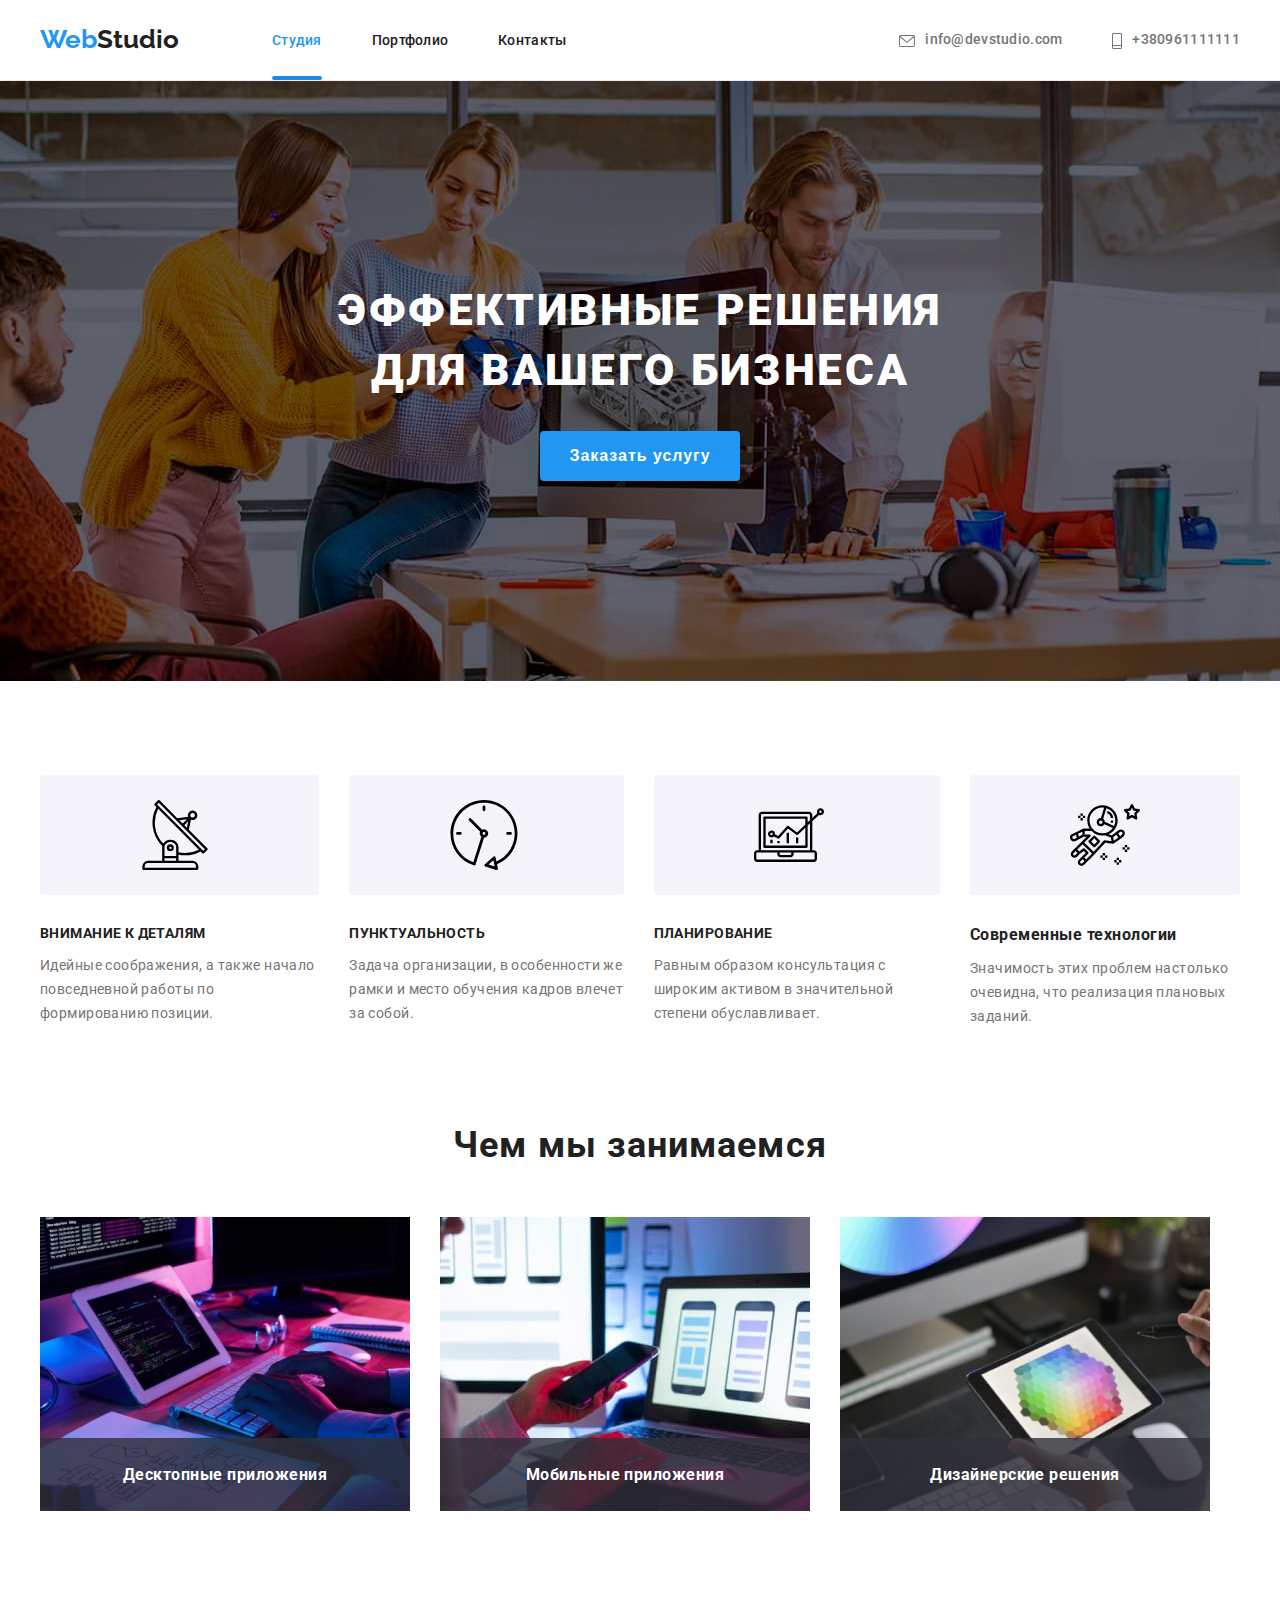
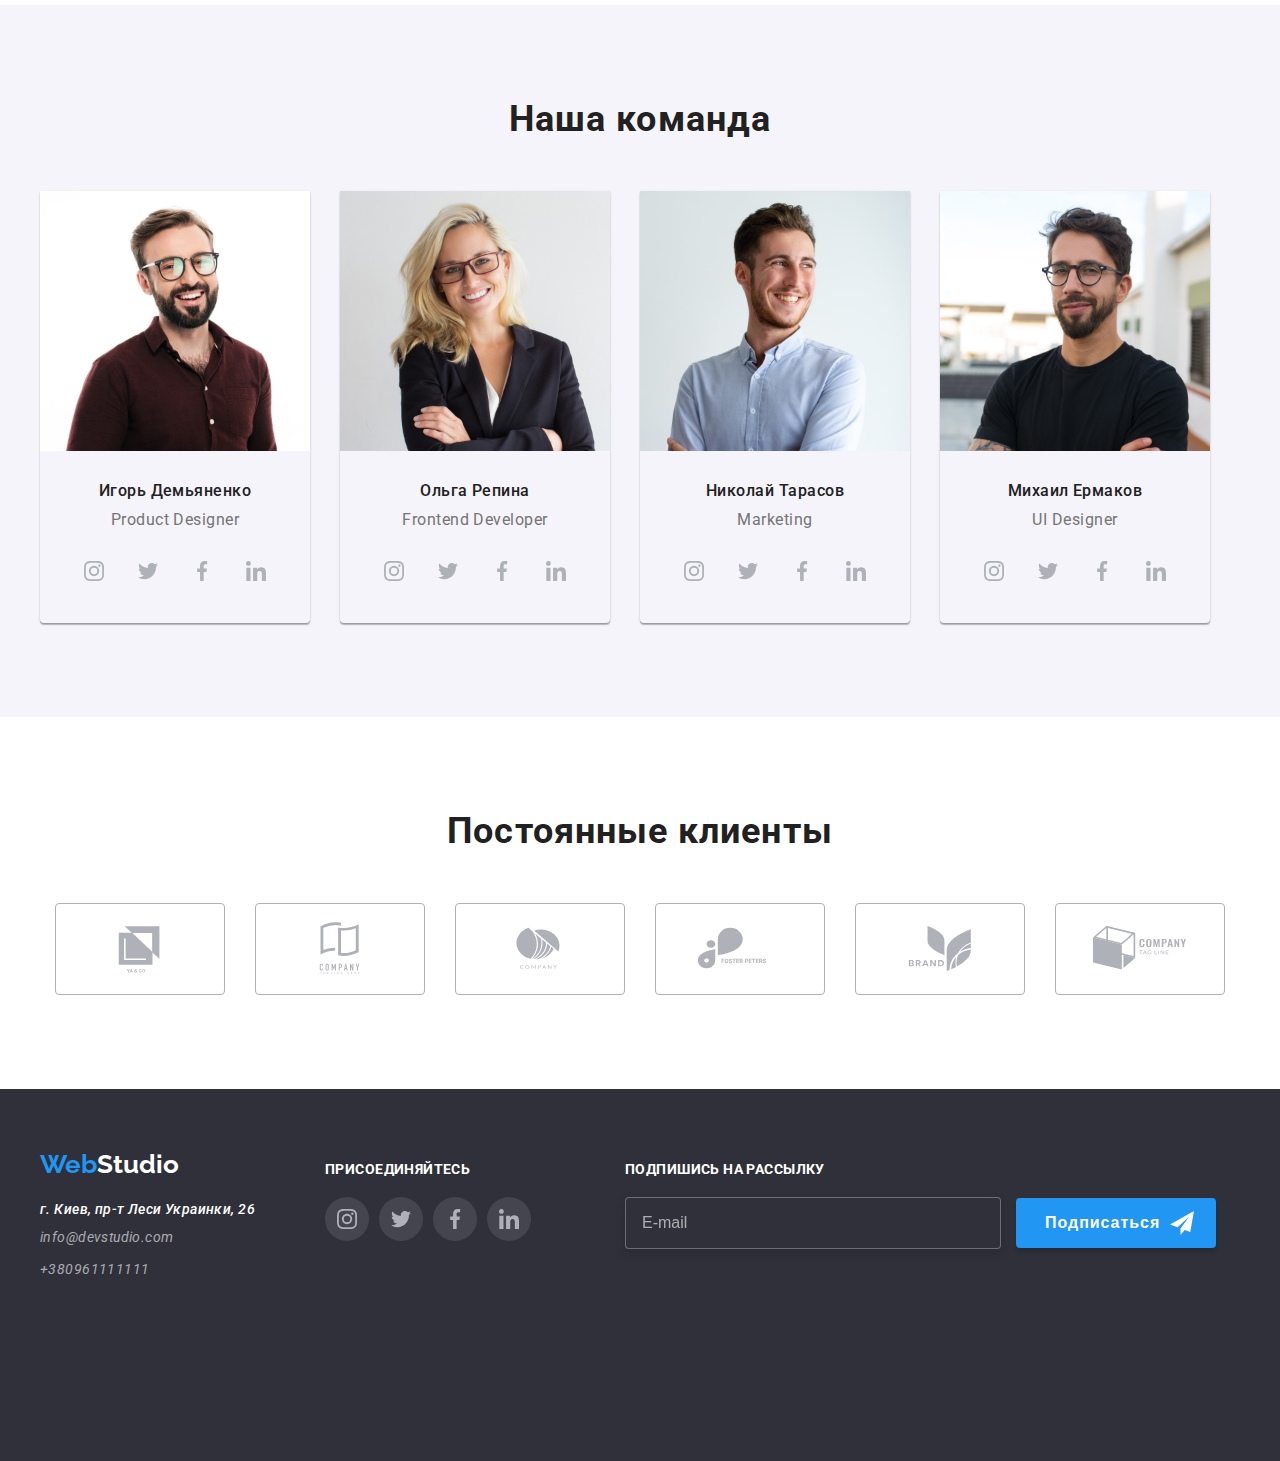
==== index.html @ eb29e02c "22" ====
<!DOCTYPE html>
<html lang="ru">

<head>
    <meta charset="UTF-8" />
    <meta http-equiv="X-UA-Compatible" content="IE=edge" />
    <meta name="viewport" content="width=device-width, initial-scale=1.0" />
    <link rel="preconnect" href="https://fonts.googleapis.com" />
    <link rel="preconnect" href="https://fonts.gstatic.com" crossorigin />
    <link
        href="https://fonts.googleapis.com/css2?family=Raleway:wght@700&family=Roboto:wght@400;500;700;900&display=swap"
        rel="stylesheet" />
    <link rel="stylesheet" href="https://cdnjs.cloudflare.com/ajax/libs/modern-normalize/1.1.0/modern-normalize.min.css"
        integrity="sha512-wpPYUAdjBVSE4KJnH1VR1HeZfpl1ub8YT/NKx4PuQ5NmX2tKuGu6U/JRp5y+Y8XG2tV+wKQpNHVUX03MfMFn9Q=="
        crossorigin="anonymous" referrerpolicy="no-referrer" />
    <link rel="stylesheet" href="css/main.min.css" />
    <title>goit-markup-hw-06</title>
</head>

<body>
    <!-- This is HEADER part -->
    <header>
        <div class="header container">
            <a href="index.html" class="logo header__logo"><span class="logo__web">Web</span>Studio</a>
            <nav>
                <ul class="nav">
                    <li class="nav__btn nav__btn--active"><a class="nav__link" href="index.html">Студия</a>
                    </li>
                    <li class="nav__btn"><a class="nav__link" href="portfolio.html">Портфолио</a></li>
                    <li class="nav__btn"><a class="nav__link" href="#">Контакты</a></li>
                </ul>
            </nav>
            <ul class="contact">
                <li class="contact__item">
                    <a href="mailto:info@devstudio.com" class="contact__link">
                        <svg class="contact__icon" width="16px" height="12px">
                            <use href="images/icons.svg#icon-envelope"></use>
                        </svg>info@devstudio.com</a>
                </li>
                <li>
                    <a href="tel:+380961111111" class="contact__link"><svg class="contact__icon" width="10px"
                            height="16px">
                            <use href="images/icons.svg#icon-Vector"></use>
                        </svg>+380961111111</a>
                </li>
            </ul>
        </div>
    </header>
    <!-- This is MAIN part -->
    <main>
        <!-- This is SECTION ONE part with HERO -->
        <section class="section-one">
            <div class="section-one__container">
                <h1>
                    Эффективные решения<br />
                    для вашего бизнеса
                </h1>
                <button type="button" class="button-hero" data-modal-open>Заказать услугу</button>
            </div>
        </section>
        <!-- This is SECTION TWO part with icons -->
        <section class="section-two">
            <h2 class="hide">Особенности</h2>
            <ul class="section-two__list container">
                <li class="section-two__item">
                    <div class="section-two__container">
                        <svg width="70px" height="70px">
                            <use href="images/icons.svg#icon-antenna-1"></use>
                        </svg>
                    </div>
                    <h3 class="section-two__title">Внимание к деталям</h3>
                    <p class="section-two__text">
                        Идейные соображения, а также начало повседневной работы по
                        формированию позиции.
                    </p>
                </li>
                <li class="section-two__item">
                    <div class="section-two__container">
                        <svg width="70px" height="70px">
                            <use href="images/icons.svg#icon-clock-1"></use>
                        </svg>
                    </div>
                    <h3 class="section-two__title">Пунктуальность</h3>
                    <p class="section-two__text">
                        Задача организации, в особенности же рамки и место обучения кадров
                        влечет за собой.
                    </p>
                </li>
                <li class="section-two__item">
                    <div class="section-two__container">
                        <svg width="70px" height="70px">
                            <use href="images/icons.svg#icon-diagram-1"></use>
                        </svg>
                    </div>
                    <h3 class="section-two__title">Планирование</h3>
                    <p class="section-two__text">
                        Равным образом консультация с широким активом в значительной
                        степени обуславливает.
                    </p>
                </li>
                <li class="section-two__item">
                    <div class="section-two__container">
                        <svg width="70px" height="70px">
                            <use href="images/icons.svg#icon-astronaut-1"></use>
                        </svg>
                    </div>
                    <h3>Современные технологии</h3>
                    <p class="section-two__text">
                        Значимость этих проблем настолько очевидна, что реализация
                        плановых заданий.
                    </p>
                </li>
            </ul>
        </section>
        <section class="section-two">
            <!-- This is section two part with images -->
            <h2 class="section-two__heading">Чем мы занимаемся</h2>
            <ul class="section-two__images container">
                <li class="section-two__img">
                    <img src=" images/img1.jpg" alt="keyboard typing" width="370" height="294" />
                    <h3 class="section-two__overlay">Десктопные приложения</h3>
                </li>
                <li class="section-two__img">
                    <img src=" images/img2.jpg" alt="phone staring" width="370" height="294" />
                    <h3 class="section-two__overlay">Мобильные приложения</h3>
                </li>
                <li class="section-two__img">
                    <img src=" images/img3.jpg" alt="tablet staring" width="370" height="294" />
                    <h3 class="section-two__overlay">Дизайнерские решения</h3>
                </li>
            </ul>
        </section>

        <!-- This is SECTION THREE part with team -->
        <section class="section-three">
            <h2 class="section-three__heading">Наша команда</h2>
            <ul class="section-three__container container">
                <li class="section-three__item">
                    <img class="section-three__img" src="images/team1.jpg" alt="Игорь Демьяненко" width="270"
                        height="260" />
                    <h3 class="section-three__title">Игорь Демьяненко</h3>
                    <p class="section-three__text" lang="en">Product Designer</p>
                    <div class="social-icons">
                        <div class="social-icons__thumb">
                            <svg class="social-icons__img" width="20px" height="20px">
                                <use href="images/icons.svg#icon-instagram-1"></use>
                            </svg>
                        </div>
                        <div class="social-icons__thumb">
                            <svg class="social-icons__img" width="20px" height="20px">
                                <use href="images/icons.svg#icon-twitter-1"></use>
                            </svg>
                        </div>
                        <div class="social-icons__thumb">
                            <svg class="social-icons__img" width="20px" height="20px">
                                <use href="images/icons.svg#icon-facebook-1"></use>
                            </svg>
                        </div>
                        <div class="social-icons__thumb">
                            <svg class="social-icons__img" width="20px" height="20px">
                                <use href="images/icons.svg#icon-linkedin-1"></use>
                            </svg>
                        </div>
                    </div>
                </li>
                <li class="section-three__item">
                    <img class="section-three__img" src="images/team2.jpg" alt="Ольга Репина" width="270"
                        height="260" />
                    <h3 class="section-three__title">Ольга Репина</h3>
                    <p class="section-three__text" lang="en">Frontend Developer</p>
                    <div class="social-icons">
                        <div class="social-icons__thumb">
                            <svg class="social-icons__img" width="20px" height="20px">
                                <use href="images/icons.svg#icon-instagram-1"></use>
                            </svg>
                        </div>
                        <div class="social-icons__thumb">
                            <svg class="social-icons__img" width="20px" height="20px">
                                <use href="images/icons.svg#icon-twitter-1"></use>
                            </svg>
                        </div>
                        <div class="social-icons__thumb">
                            <svg class="social-icons__img" width="20px" height="20px">
                                <use href="images/icons.svg#icon-facebook-1"></use>
                            </svg>
                        </div>
                        <div class="social-icons__thumb">
                            <svg class="social-icons__img" width="20px" height="20px">
                                <use href="images/icons.svg#icon-linkedin-1"></use>
                            </svg>
                        </div>
                    </div>
                </li>
                <li class="section-three__item">
                    <img class="section-three__img" src="images/team3.jpg" alt="Николай Тарасов" width="270"
                        height="260" />
                    <h3 class="section-three__title">Николай Тарасов</h3>
                    <p class="section-three__text" lang="en">Marketing</p>
                    <div class="social-icons">
                        <div class="social-icons__thumb">
                            <svg class="social-icons__img" width="20px" height="20px">
                                <use href="images/icons.svg#icon-instagram-1"></use>
                            </svg>
                        </div>
                        <div class="social-icons__thumb">
                            <svg class="social-icons__img" width="20px" height="20px">
                                <use href="images/icons.svg#icon-twitter-1"></use>
                            </svg>
                        </div>
                        <div class="social-icons__thumb">
                            <svg class="social-icons__img" width="20px" height="20px">
                                <use href="images/icons.svg#icon-facebook-1"></use>
                            </svg>
                        </div>
                        <div class="social-icons__thumb">
                            <svg class="social-icons__img" width="20px" height="20px">
                                <use href="images/icons.svg#icon-linkedin-1"></use>
                            </svg>
                        </div>
                    </div>
                </li>
                <li class="section-three__item">
                    <img class="section-three__img" src="images/team4.jpg" alt="Михаил Ермаков" width="270"
                        height="260" />
                    <h3 class="section-three__title">Михаил Ермаков</h3>
                    <p class="section-three__text" lang="en">UI Designer</p>
                    <div class="social-icons">
                        <div class="social-icons__thumb">
                            <svg class="social-icons__img" width="20px" height="20px">
                                <use href="images/icons.svg#icon-instagram-1"></use>
                            </svg>
                        </div>
                        <div class="social-icons__thumb">
                            <svg class="social-icons__img" width="20px" height="20px">
                                <use href="images/icons.svg#icon-twitter-1"></use>
                            </svg>
                        </div>
                        <div class="social-icons__thumb">
                            <svg class="social-icons__img" width="20px" height="20px">
                                <use href="images/icons.svg#icon-facebook-1"></use>
                            </svg>
                        </div>
                        <div class="social-icons__thumb">
                            <svg class="social-icons__img" width="20px" height="20px">
                                <use href="images/icons.svg#icon-linkedin-1"></use>
                            </svg>
                        </div>
                    </div>
                </li>
            </ul>
        </section>
        <!-- This is SECTION FOUR part with clients -->
        <section class="section-four">
            <div>
                <h2 class="section-four__header">Постоянные клиенты</h2>
                <div class="section-four__clients">
                    <div class="section-four__item">
                        <svg width="106px" height="60px">
                            <use href="images/icons.svg#icon-Logo1"></use>
                        </svg>
                    </div>
                    <div class="section-four__item">
                        <svg width="106px" height="60px">
                            <use href="images/icons.svg#icon-Logo2"></use>
                        </svg>
                    </div>
                    <div class="section-four__item">
                        <svg width="106px" height="60px">
                            <use href="images/icons.svg#icon-Logo3"></use>
                        </svg>
                    </div>
                    <div class="section-four__item">
                        <svg width="106px" height="60px">
                            <use href="images/icons.svg#icon-Logo4"></use>
                        </svg>
                    </div>
                    <div class="section-four__item">
                        <svg width="106px" height="60px">
                            <use href="images/icons.svg#icon-Logo5"></use>
                        </svg>
                    </div>
                    <div class="section-four__item">
                        <svg width="106px" height="60px">
                            <use href="images/icons.svg#icon-Logo6"></use>
                        </svg>
                    </div>
                </div>
            </div>
        </section>
    </main>
    <!-- This is FOOTER part -->
    <footer class="footer">
        <div class="container footer__sections">
            <section>
                <a href="index.html" class="logo footer__logo"><span class="logo__web">Web</span>Studio</a>
                <address>
                    <ul>
                        <li class="footer__li">
                            <a class="footer__street" href="http://maps.google.com" target="_blank"
                                rel="noopener noreferrer">г. Киев,
                                пр-т Леси Украинки, 26</a>
                        </li>
                        <li class="footer__li">
                            <a class="footer__contact" href="mailto:info@devstudio.com">info@devstudio.com</a>
                        </li>
                        <li>
                            <a class="footer__contact" href="tel:+380961111111">+380961111111</a>
                        </li>
                    </ul>
                </address>
            </section>
            <section class="footer__social">
                <h2 class="footer__title">присоединяйтесь</h2>
                <div class="social-icons">
                    <div class="social-icons__thumb footer__icon">
                        <svg class="social-icons__img" width="20px" height="20px">
                            <use href="images/icons.svg#icon-instagram-1"></use>
                        </svg>
                    </div>
                    <div class="social-icons__thumb footer__icon">
                        <svg class="social-icons__img" width="20px" height="20px">
                            <use href="images/icons.svg#icon-twitter-1"></use>
                        </svg>
                    </div>
                    <div class="social-icons__thumb footer__icon">
                        <svg class="social-icons__img" width="20px" height="20px">
                            <use href="images/icons.svg#icon-facebook-1"></use>
                        </svg>
                    </div>
                    <div class="social-icons__thumb footer__icon">
                        <svg class="social-icons__img" width="20px" height="20px">
                            <use href="images/icons.svg#icon-linkedin-1"></use>
                        </svg>
                    </div>
                </div>
            </section>
            <section class="footer-subscribe">
                <h2 class="footer__title">подпишись на рассылку</h2>
                <div class="footer-subscribe__thumb">
                    <form>
                        <input type="mail" placeholder="E-mail" class="footer-subscribe__input">
                        <button type="submit" class="footer-subscribe__submit">Подписаться
                            <svg width="24px" height="24px">
                                <use href="images/icons.svg#icon-icon-send"></use>
                            </svg>
                        </button>
                    </form>
                </div>
            </section>
        </div>
    </footer>
    <!-- BACKDROP IS HERE -->
    <div class="backdrop is-hidden" data-modal>
        <div class="modal">
            <button type="button" class="modal__close" data-modal-close>
                <svg width="18" height="18" xmlns="http://www.w3.org/2000/svg">
                    <use href="images/icons.svg#icon-close-black-18dp-2-1"></use>
                </svg>
            </button>
            <!-- MODAL WINDOW IS HERE -->
            <section class="modal__form">
                <h2 class="modal__header">Оставьте свои данные, мы вам перезвоним</h2>

                <label class="form">
                    <span class="form__name">Имя</span>
                    <input class="form__input" type="text" name="data">

                    <svg class="form__image" width="18" height="18" xmlns="http://www.w3.org/2000/svg">
                        <use href="images/icons.svg#icon-person-black-18dp-1"></use>
                    </svg>

                </label>

                <label class="form">
                    <span class="form__name">Телефон</span>
                    <input class="form__input" type="tel" name="data">
                    <svg class="form__image" width="18" height="18" xmlns="http://www.w3.org/2000/svg">
                        <use href="images/icons.svg#icon-phone-black-18dp-1"></use>
                    </svg>


                </label>

                <label class="form">
                    <span class="form__name">Почта</span>
                    <input class="form__input" type="email" name="data">
                    <svg class="form__image" width="18" height="18" xmlns="http://www.w3.org/2000/svg">
                        <use href="images/icons.svg#icon-email-black-18dp-1"></use>
                    </svg>

                </label>

                <label class="form">
                    <span class="form__name">Комментарий</span>
                    <textarea name="data" cols="60" rows="6.5" placeholder="Введите текст"
                        class="form__input form__input--textarea"></textarea>

                </label>

                <label class="checkbox">
                    <input class="checkbox__input hide" type="checkbox" name="data">
                    <span class="checkbox__icon"></span>
                    <span class="checkbox__span">Соглашаюсь с рассылкой и принимаю <a class="checkbox__link" href="#">
                            Условия
                            договора</a></span>
                </label>
                <button class="form-submit" type="submit">Отправить</button>
            </section>
        </div>
    </div>
    <script src="./js/modal.js"></script>
</body>

</html>
---- css/main.min.css ----
html{box-sizing:border-box}*,::after,::before{margin:0;padding:0}body{font-family:"Roboto",sans-serif;color:#212121;font-size:14px;position:relative}a{font-family:"Roboto",sans-serif;text-decoration:none;color:inherit;font-weight:500;line-height:1.143}img,svg{display:block}ul{list-style:none}h1{font-weight:900;font-size:44px;line-height:1.36;letter-spacing:.06em}h2,h3,h4,h5,p,li{letter-spacing:.03em}.hide{position:absolute;width:1px;height:1px;margin:-1px;border:0;padding:0;clip:rect(0 0 0 0);overflow:hidden}.container{width:1200px;padding-left:15px;padding-right:15px;margin-left:auto;margin-right:auto}.is-hidden{pointer-events:none;opacity:0}.section-four__header,.section-three__heading,.section-two__heading{text-align:center;font-size:36px;font-weight:700;line-height:1.166;margin-bottom:50px}.form-submit,.footer-subscribe__submit,.button-hero{display:block;width:200px;height:50px;margin-left:auto;margin-right:auto;padding-top:10px;padding-bottom:10px;text-align:center;font-size:16px;font-weight:700;line-height:1.88;letter-spacing:.06em;color:#fff;box-shadow:0px 4px 4px rgba(0,0,0,.15);border-radius:4px;border:none;cursor:pointer}.form__input,.form__name{color:#757575;font-size:12px;line-height:1.16;letter-spacing:.01em}header{border-bottom:1px solid #ececec}.header{display:flex;align-items:center;background-color:#fff}.header__logo{margin-right:93px}.nav{display:flex;font-weight:500}.nav__btn{position:relative}.nav__btn:after{content:"";position:absolute;bottom:0;left:0;height:4px;width:0;background-color:#188ce8;border-radius:4px}.nav__btn--active{color:#2196f3}.nav__btn--active::after{width:100%}.nav__btn:not(:last-child){margin-right:50px}.nav__link{display:block;padding-top:32px;padding-bottom:32px;letter-spacing:.02em}.nav__link:hover,.nav__link:focus{color:#2196f3}.contact{display:flex;margin-left:auto}.contact__link{color:#757575;letter-spacing:.02em;padding-top:32px;padding-bottom:32px}.contact__link:hover,.contact__link:focus{color:#2196f3}.contact__icon{vertical-align:middle;fill:currentColor;display:inline;margin-right:10px}.contact__link:focus .contact__icon,.contact__link:hover .contact__icon{fill:#2196f3}.contact__item:not(:last-child){margin-right:50px}.logo{font-family:"Raleway",sans-serif;font-size:26px;font-weight:700;line-height:1.2}.logo__web{color:#2196f3}.section-one{background-color:#2f303a;background-image:linear-gradient(90deg, rgba(0, 0, 0, 0.3) 0%, rgba(0, 0, 0, 0.3) 50%, rgba(0, 0, 0, 0.3) 100%),url("../images/hero.jpeg");background-size:cover;background-repeat:no-repeat;background-position:center;max-width:1600px;padding-top:200px;padding-bottom:200px}.section-one__container{color:#fff;text-align:center;font-weight:900;font-size:44px;line-height:1.36;letter-spacing:.06em;text-transform:uppercase}.button-hero{margin-top:30px;background-color:#2196f3}.button-hero:hover{background-color:#188ce8}.section-two{padding-top:94px}.section-two+.section-two{padding-bottom:94px}.section-two__list{display:flex;flex-basis:calc(100% - 90px)/4;justify-content:center}.section-two__container{padding:25px 100px;background-color:#f5f4fa;margin-bottom:30px;border-radius:4px}.section-two__item:not(:last-child){margin-right:30px}.section-two__title{text-transform:uppercase;font-weight:700;font-size:14px;line-height:1.172}.section-two__text{line-height:1.71;color:#757575;padding-top:3px;padding-bottom:3px;margin-top:10px}.section-two__images{display:flex}.section-two__img{position:relative}.section-two__img:not(:last-child){margin-right:30px}.section-two__overlay{position:absolute;bottom:0;left:0;width:100%;text-align:center;padding-top:27px;padding-bottom:27px;color:#fff;background-color:rgba(47,48,58,.8)}.section-three{background-color:#f5f4fa;padding-bottom:94px;padding-top:94px}.section-three__container{display:flex;flex-basis:calc((100% - 90px)/4);margin-top:50px}.section-three__item{text-align:center;font-size:16px;padding-bottom:30px;line-height:1.187;box-shadow:0px 1px 3px rgba(0,0,0,.12),0px 1px 1px rgba(0,0,0,.14),0px 2px 1px rgba(0,0,0,.2);border-radius:0px 0px 4px 4px}.section-three__item:not(:last-child){margin-right:30px}.section-three__img{display:block}.section-three__title{margin-top:30px;font-size:inherit;font-weight:500}.section-three__text{margin-top:10px;font-weight:400;color:#757575}.social-icons{display:flex;justify-content:center;margin-top:20px}.social-icons__thumb{display:flex;align-items:center;justify-content:center;width:44px;height:44px;cursor:pointer}.social-icons__thumb:not(:last-child){margin-right:10px}.social-icons__thumb:hover{background-color:#2196f3;border-radius:50%}.social-icons__img{fill:#afb1b8}.social-icons__thumb:hover .social-icons__img{fill:#fff}.section-four{padding-top:94px;padding-bottom:94px}.section-four__clients{display:flex;justify-content:center}.section-four__item{padding:15px 31px;border:1px solid #afb1b8;border-radius:4px;fill:#afb1b8}.section-four__item:not(:last-child){margin-right:30px}.section-four__item:hover{border:1px solid #2196f3;fill:#2196f3}.footer{height:252px;background-color:#2f303a;padding-top:60px;padding-bottom:60px}.footer__sections{display:flex}.footer__logo{display:block;margin-bottom:20px;color:#fff}.footer__contact{color:rgba(255,255,255,.6);line-height:1.71;font-weight:400}.footer__contact:hover,.footer__contact:focus{color:#2196f3;fill:#2196f3}.footer__street{color:#fff}.footer__li:not(:last-child){margin-bottom:9px}.footer__social{margin-left:70px;margin-top:12px}.footer__title{color:#fff;font-weight:700;font-size:14px;line-height:1.142;text-transform:uppercase}.footer__icon{background:rgba(255,255,255,.1);border-radius:50%}.footer-subscribe{margin-left:94px;margin-top:12px}.footer-subscribe__thumb{display:flex;margin-top:20px}.footer-subscribe__input{border:1px solid rgba(255,255,255,.3);filter:drop-shadow(0px 4px 4px rgba(0, 0, 0, 0.15));border-radius:4px;background-color:#2f303a;padding-top:15px;padding-bottom:15px;padding-left:16px;width:358px;font-size:16px;line-height:1.25}.footer-subscribe__input::placeholder{color:rgba(255,255,255,.6)}.footer-subscribe__submit{display:inline-flex;align-items:center;gap:10px;padding-left:29px;margin-left:12px;fill:#fff;background-color:#2196f3}.footer-subscribe__submit:hover{background-color:#188ce8}.backdrop{position:absolute;top:0;left:0;width:100%;height:100%;background-color:rgba(0,0,0,.2)}.modal{position:sticky;width:528px;height:581px;top:50vh;left:50%;transform:translate(-50%, -50%);padding:40px;background-color:#fff;box-shadow:0px 1px 3px rgba(0,0,0,.12),0px 1px 1px rgba(0,0,0,.14),0px 2px 1px rgba(0,0,0,.2);border-radius:4px}.modal__close{position:absolute;display:flex;top:8px;right:8px;width:30px;height:30px;justify-content:center;align-items:center;border:1px solid rgba(0,0,0,.1);border-radius:50%;background-color:#fff;fill:#212121}.modal__close:hover,.modal__close:focus{fill:#2196f3}.modal__header{font-size:20px;line-height:1.15;margin-bottom:30px}.form{display:flex;position:relative;flex-direction:column}.form+.form{margin-top:28px}.form__name{position:absolute;top:-18px;left:0}.form__image{position:absolute;top:50%;transform:translateY(-50%);left:12px;fill:currentColor}.form__input:focus+.form__image{fill:#2196f3}.form:hover .form__image{fill:#2196f3}.form__input{padding-left:40px;width:100%;color:#212121;font-size:12px;line-height:1.16;letter-spacing:.01em;padding-top:12px;padding-bottom:12px;border:1px solid rgba(33,33,33,.2);border-radius:4px}.form__input:hover,.form__input:focus{border:1px solid #2196f3}.form__input--textarea{padding-left:16px;padding-right:16px;resize:none;height:120px}.checkbox{display:flex;margin-top:20px;align-items:center;justify-content:center}.checkbox__span{line-height:1.71;color:#757575}.checkbox__link{color:#2196f3;text-decoration:underline}.checkbox__icon{display:inline-block;width:16px;height:15px;border:1px solid #212121;border-radius:2px;margin-right:7px}.checkbox__input:checked+.checkbox__icon{background-color:#2196f3;background-image:url(../images/Vector.svg);background-position:center;background-origin:border-box;background-repeat:no-repeat;border:rgba(0,0,0,0)}.form-submit{margin-top:30px;background-color:#2196f3}.form-submit:hover,.form-submit:focus{background-color:#188ce8}/*# sourceMappingURL=main.min.css.map */
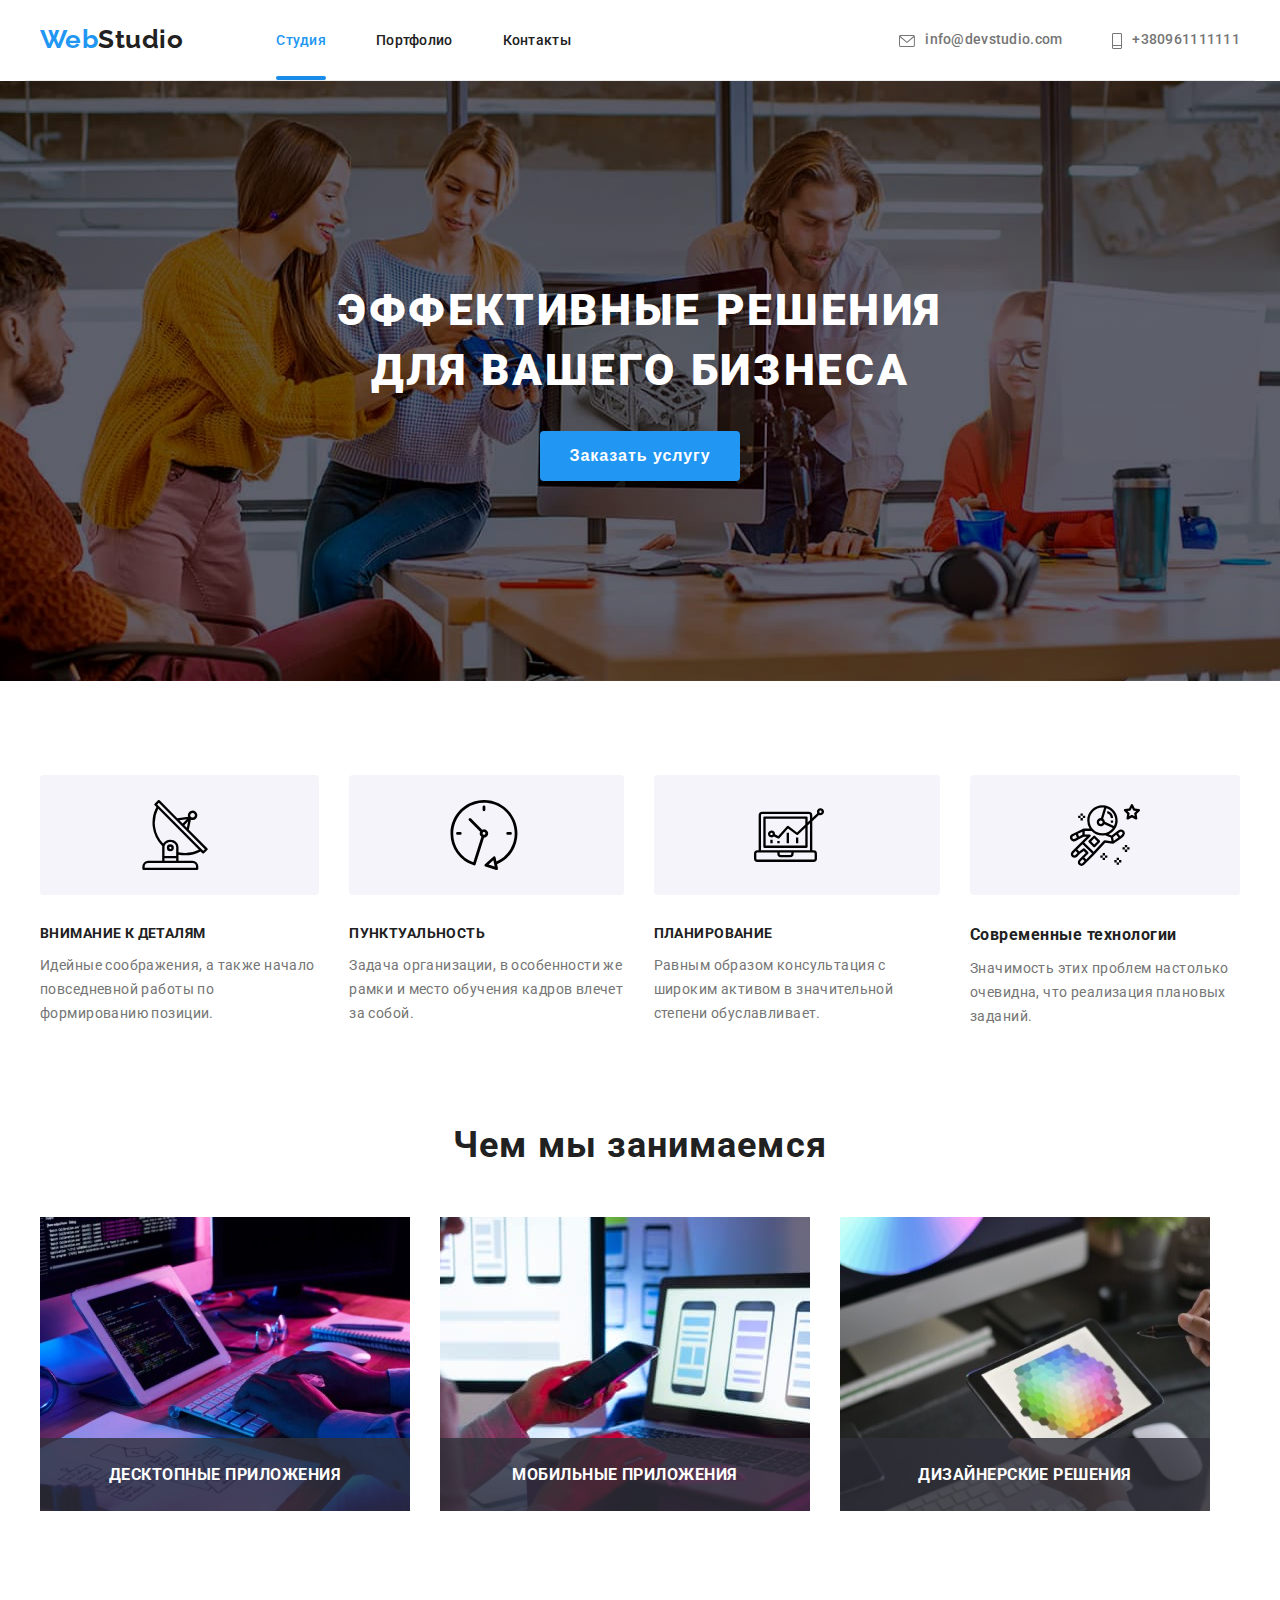
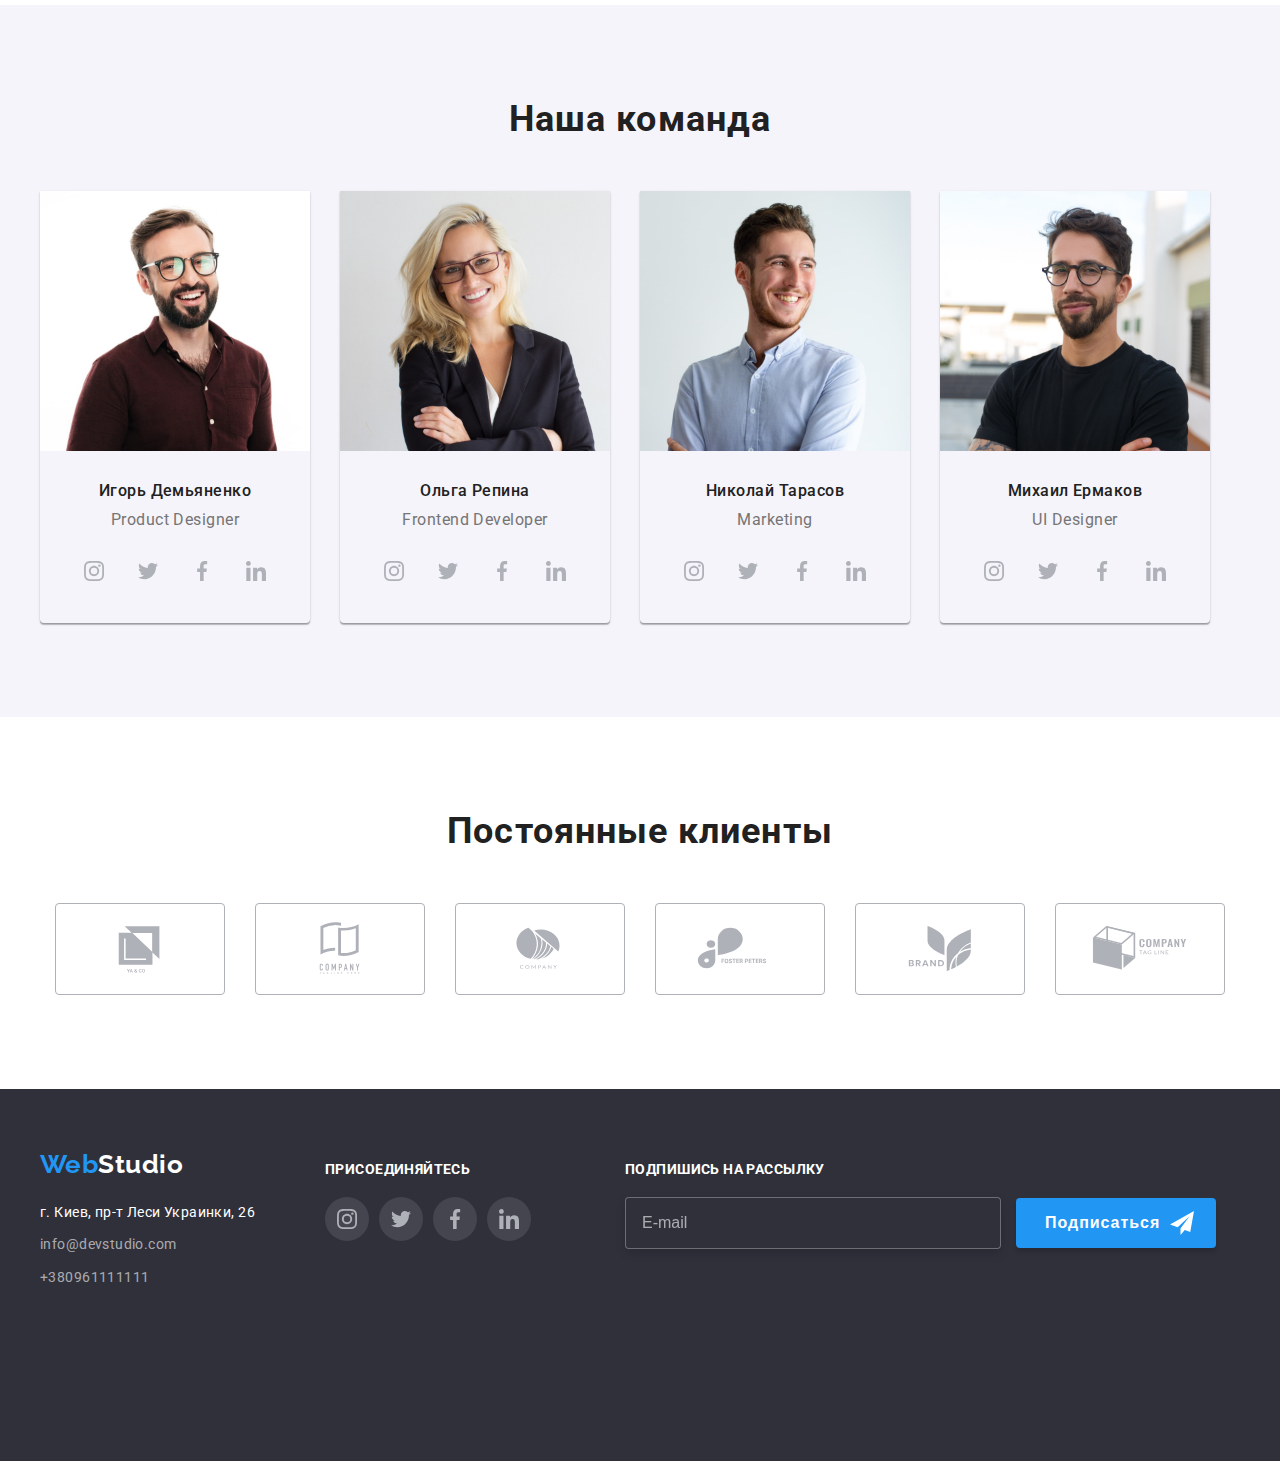
==== commit 09681a74: "11" ====
--- a/index.html
+++ b/index.html
@@ -19,39 +19,36 @@
 
 <body>
     <!-- This is HEADER part -->
-    <header>
-        <div class="header container">
-            <a href="index.html" class="logo header__logo"><span class="logo__web">Web</span>Studio</a>
-            <nav>
-                <ul class="nav">
-                    <li class="nav__btn nav__btn--active"><a class="nav__link" href="index.html">Студия</a>
-                    </li>
-                    <li class="nav__btn"><a class="nav__link" href="portfolio.html">Портфолио</a></li>
-                    <li class="nav__btn"><a class="nav__link" href="#">Контакты</a></li>
-                </ul>
-            </nav>
-            <ul class="contact">
-                <li class="contact__item">
-                    <a href="mailto:info@devstudio.com" class="contact__link">
-                        <svg class="contact__icon" width="16px" height="12px">
-                            <use href="images/icons.svg#icon-envelope"></use>
-                        </svg>info@devstudio.com</a>
-                </li>
-                <li>
-                    <a href="tel:+380961111111" class="contact__link"><svg class="contact__icon" width="10px"
-                            height="16px">
-                            <use href="images/icons.svg#icon-Vector"></use>
-                        </svg>+380961111111</a>
-                </li>
+    <header class="header container">
+        <a href="index.html" class="logo header__logo"><span class="logo__web">Web</span>Studio</a>
+        <nav>
+            <ul class="nav">
+                <li class="nav__btn nav__btn--active"><a class="nav__link" href="index.html">Студия</a>
+                </li>
+                <li class="nav__btn"><a class="nav__link" href="portfolio.html">Портфолио</a></li>
+                <li class="nav__btn"><a class="nav__link" href="#">Контакты</a></li>
             </ul>
-        </div>
+        </nav>
+        <ul class="contact">
+            <li class="contact__item">
+                <a href="mailto:info@devstudio.com" class="contact__link">
+                    <svg class="contact__icon" width="16px" height="12px">
+                        <use href="images/icons.svg#icon-envelope"></use>
+                    </svg>info@devstudio.com</a>
+            </li>
+            <li>
+                <a href="tel:+380961111111" class="contact__link"><svg class="contact__icon" width="10px" height="16px">
+                        <use href="images/icons.svg#icon-Vector"></use>
+                    </svg>+380961111111</a>
+            </li>
+        </ul>
     </header>
     <!-- This is MAIN part -->
     <main>
         <!-- This is SECTION ONE part with HERO -->
         <section class="section-one">
             <div class="section-one__container">
-                <h1>
+                <h1 class="sectoin-one__header">
                     Эффективные решения<br />
                     для вашего бизнеса
                 </h1>
@@ -59,9 +56,9 @@
             </div>
         </section>
         <!-- This is SECTION TWO part with icons -->
-        <section class="section-two">
+        <section class="section-two container">
             <h2 class="hide">Особенности</h2>
-            <ul class="section-two__list container">
+            <ul class="section-two__list">
                 <li class="section-two__item">
                     <div class="section-two__container">
                         <svg width="70px" height="70px">
@@ -112,10 +109,10 @@
                 </li>
             </ul>
         </section>
-        <section class="section-two">
+        <section class="section-two container">
             <!-- This is section two part with images -->
             <h2 class="section-two__heading">Чем мы занимаемся</h2>
-            <ul class="section-two__images container">
+            <ul class="section-two__images">
                 <li class="section-two__img">
                     <img src=" images/img1.jpg" alt="keyboard typing" width="370" height="294" />
                     <h3 class="section-two__overlay">Десктопные приложения</h3>
@@ -250,41 +247,41 @@
             </ul>
         </section>
         <!-- This is SECTION FOUR part with clients -->
-        <section class="section-four">
+        <section class="section-four container">
             <div>
                 <h2 class="section-four__header">Постоянные клиенты</h2>
-                <div class="section-four__clients">
-                    <div class="section-four__item">
+                <ul class="section-four__clients">
+                    <li class="section-four__item">
                         <svg width="106px" height="60px">
                             <use href="images/icons.svg#icon-Logo1"></use>
                         </svg>
-                    </div>
-                    <div class="section-four__item">
+                    </li>
+                    <li class="section-four__item">
                         <svg width="106px" height="60px">
                             <use href="images/icons.svg#icon-Logo2"></use>
                         </svg>
-                    </div>
-                    <div class="section-four__item">
+                    </li>
+                    <li class="section-four__item">
                         <svg width="106px" height="60px">
                             <use href="images/icons.svg#icon-Logo3"></use>
                         </svg>
-                    </div>
-                    <div class="section-four__item">
+                    </li>
+                    <li class="section-four__item">
                         <svg width="106px" height="60px">
                             <use href="images/icons.svg#icon-Logo4"></use>
                         </svg>
-                    </div>
-                    <div class="section-four__item">
+                    </li>
+                    <li class="section-four__item">
                         <svg width="106px" height="60px">
                             <use href="images/icons.svg#icon-Logo5"></use>
                         </svg>
-                    </div>
-                    <div class="section-four__item">
+                    </li>
+                    <li class="section-four__item">
                         <svg width="106px" height="60px">
                             <use href="images/icons.svg#icon-Logo6"></use>
                         </svg>
-                    </div>
-                </div>
+                    </li>
+                </ul>
             </div>
         </section>
     </main>
@@ -303,7 +300,7 @@
                         <li class="footer__li">
                             <a class="footer__contact" href="mailto:info@devstudio.com">info@devstudio.com</a>
                         </li>
-                        <li>
+                        <li class="footer__li">
                             <a class="footer__contact" href="tel:+380961111111">+380961111111</a>
                         </li>
                     </ul>
--- a/css/main.min.css
+++ b/css/main.min.css
@@ -1 +1 @@
-html{box-sizing:border-box}*,::after,::before{margin:0;padding:0}body{font-family:"Roboto",sans-serif;color:#212121;font-size:14px;position:relative}a{font-family:"Roboto",sans-serif;text-decoration:none;color:inherit;font-weight:500;line-height:1.143}img,svg{display:block}ul{list-style:none}h1{font-weight:900;font-size:44px;line-height:1.36;letter-spacing:.06em}h2,h3,h4,h5,p,li{letter-spacing:.03em}.hide{position:absolute;width:1px;height:1px;margin:-1px;border:0;padding:0;clip:rect(0 0 0 0);overflow:hidden}.container{width:1200px;padding-left:15px;padding-right:15px;margin-left:auto;margin-right:auto}.is-hidden{pointer-events:none;opacity:0}.section-four__header,.section-three__heading,.section-two__heading{text-align:center;font-size:36px;font-weight:700;line-height:1.166;margin-bottom:50px}.form-submit,.footer-subscribe__submit,.button-hero{display:block;width:200px;height:50px;margin-left:auto;margin-right:auto;padding-top:10px;padding-bottom:10px;text-align:center;font-size:16px;font-weight:700;line-height:1.88;letter-spacing:.06em;color:#fff;box-shadow:0px 4px 4px rgba(0,0,0,.15);border-radius:4px;border:none;cursor:pointer}.form__input,.form__name{color:#757575;font-size:12px;line-height:1.16;letter-spacing:.01em}header{border-bottom:1px solid #ececec}.header{display:flex;align-items:center;background-color:#fff}.header__logo{margin-right:93px}.nav{display:flex;font-weight:500}.nav__btn{position:relative}.nav__btn:after{content:"";position:absolute;bottom:0;left:0;height:4px;width:0;background-color:#188ce8;border-radius:4px}.nav__btn--active{color:#2196f3}.nav__btn--active::after{width:100%}.nav__btn:not(:last-child){margin-right:50px}.nav__link{display:block;padding-top:32px;padding-bottom:32px;letter-spacing:.02em}.nav__link:hover,.nav__link:focus{color:#2196f3}.contact{display:flex;margin-left:auto}.contact__link{color:#757575;letter-spacing:.02em;padding-top:32px;padding-bottom:32px}.contact__link:hover,.contact__link:focus{color:#2196f3}.contact__icon{vertical-align:middle;fill:currentColor;display:inline;margin-right:10px}.contact__link:focus .contact__icon,.contact__link:hover .contact__icon{fill:#2196f3}.contact__item:not(:last-child){margin-right:50px}.logo{font-family:"Raleway",sans-serif;font-size:26px;font-weight:700;line-height:1.2}.logo__web{color:#2196f3}.section-one{background-color:#2f303a;background-image:linear-gradient(90deg, rgba(0, 0, 0, 0.3) 0%, rgba(0, 0, 0, 0.3) 50%, rgba(0, 0, 0, 0.3) 100%),url("../images/hero.jpeg");background-size:cover;background-repeat:no-repeat;background-position:center;max-width:1600px;padding-top:200px;padding-bottom:200px}.section-one__container{color:#fff;text-align:center;font-weight:900;font-size:44px;line-height:1.36;letter-spacing:.06em;text-transform:uppercase}.button-hero{margin-top:30px;background-color:#2196f3}.button-hero:hover{background-color:#188ce8}.section-two{padding-top:94px}.section-two+.section-two{padding-bottom:94px}.section-two__list{display:flex;flex-basis:calc(100% - 90px)/4;justify-content:center}.section-two__container{padding:25px 100px;background-color:#f5f4fa;margin-bottom:30px;border-radius:4px}.section-two__item:not(:last-child){margin-right:30px}.section-two__title{text-transform:uppercase;font-weight:700;font-size:14px;line-height:1.172}.section-two__text{line-height:1.71;color:#757575;padding-top:3px;padding-bottom:3px;margin-top:10px}.section-two__images{display:flex}.section-two__img{position:relative}.section-two__img:not(:last-child){margin-right:30px}.section-two__overlay{position:absolute;bottom:0;left:0;width:100%;text-align:center;padding-top:27px;padding-bottom:27px;color:#fff;background-color:rgba(47,48,58,.8)}.section-three{background-color:#f5f4fa;padding-bottom:94px;padding-top:94px}.section-three__container{display:flex;flex-basis:calc((100% - 90px)/4);margin-top:50px}.section-three__item{text-align:center;font-size:16px;padding-bottom:30px;line-height:1.187;box-shadow:0px 1px 3px rgba(0,0,0,.12),0px 1px 1px rgba(0,0,0,.14),0px 2px 1px rgba(0,0,0,.2);border-radius:0px 0px 4px 4px}.section-three__item:not(:last-child){margin-right:30px}.section-three__img{display:block}.section-three__title{margin-top:30px;font-size:inherit;font-weight:500}.section-three__text{margin-top:10px;font-weight:400;color:#757575}.social-icons{display:flex;justify-content:center;margin-top:20px}.social-icons__thumb{display:flex;align-items:center;justify-content:center;width:44px;height:44px;cursor:pointer}.social-icons__thumb:not(:last-child){margin-right:10px}.social-icons__thumb:hover{background-color:#2196f3;border-radius:50%}.social-icons__img{fill:#afb1b8}.social-icons__thumb:hover .social-icons__img{fill:#fff}.section-four{padding-top:94px;padding-bottom:94px}.section-four__clients{display:flex;justify-content:center}.section-four__item{padding:15px 31px;border:1px solid #afb1b8;border-radius:4px;fill:#afb1b8}.section-four__item:not(:last-child){margin-right:30px}.section-four__item:hover{border:1px solid #2196f3;fill:#2196f3}.footer{height:252px;background-color:#2f303a;padding-top:60px;padding-bottom:60px}.footer__sections{display:flex}.footer__logo{display:block;margin-bottom:20px;color:#fff}.footer__contact{color:rgba(255,255,255,.6);line-height:1.71;font-weight:400}.footer__contact:hover,.footer__contact:focus{color:#2196f3;fill:#2196f3}.footer__street{color:#fff}.footer__li:not(:last-child){margin-bottom:9px}.footer__social{margin-left:70px;margin-top:12px}.footer__title{color:#fff;font-weight:700;font-size:14px;line-height:1.142;text-transform:uppercase}.footer__icon{background:rgba(255,255,255,.1);border-radius:50%}.footer-subscribe{margin-left:94px;margin-top:12px}.footer-subscribe__thumb{display:flex;margin-top:20px}.footer-subscribe__input{border:1px solid rgba(255,255,255,.3);filter:drop-shadow(0px 4px 4px rgba(0, 0, 0, 0.15));border-radius:4px;background-color:#2f303a;padding-top:15px;padding-bottom:15px;padding-left:16px;width:358px;font-size:16px;line-height:1.25}.footer-subscribe__input::placeholder{color:rgba(255,255,255,.6)}.footer-subscribe__submit{display:inline-flex;align-items:center;gap:10px;padding-left:29px;margin-left:12px;fill:#fff;background-color:#2196f3}.footer-subscribe__submit:hover{background-color:#188ce8}.backdrop{position:absolute;top:0;left:0;width:100%;height:100%;background-color:rgba(0,0,0,.2)}.modal{position:sticky;width:528px;height:581px;top:50vh;left:50%;transform:translate(-50%, -50%);padding:40px;background-color:#fff;box-shadow:0px 1px 3px rgba(0,0,0,.12),0px 1px 1px rgba(0,0,0,.14),0px 2px 1px rgba(0,0,0,.2);border-radius:4px}.modal__close{position:absolute;display:flex;top:8px;right:8px;width:30px;height:30px;justify-content:center;align-items:center;border:1px solid rgba(0,0,0,.1);border-radius:50%;background-color:#fff;fill:#212121}.modal__close:hover,.modal__close:focus{fill:#2196f3}.modal__header{font-size:20px;line-height:1.15;margin-bottom:30px}.form{display:flex;position:relative;flex-direction:column}.form+.form{margin-top:28px}.form__name{position:absolute;top:-18px;left:0}.form__image{position:absolute;top:50%;transform:translateY(-50%);left:12px;fill:currentColor}.form__input:focus+.form__image{fill:#2196f3}.form:hover .form__image{fill:#2196f3}.form__input{padding-left:40px;width:100%;color:#212121;font-size:12px;line-height:1.16;letter-spacing:.01em;padding-top:12px;padding-bottom:12px;border:1px solid rgba(33,33,33,.2);border-radius:4px}.form__input:hover,.form__input:focus{border:1px solid #2196f3}.form__input--textarea{padding-left:16px;padding-right:16px;resize:none;height:120px}.checkbox{display:flex;margin-top:20px;align-items:center;justify-content:center}.checkbox__span{line-height:1.71;color:#757575}.checkbox__link{color:#2196f3;text-decoration:underline}.checkbox__icon{display:inline-block;width:16px;height:15px;border:1px solid #212121;border-radius:2px;margin-right:7px}.checkbox__input:checked+.checkbox__icon{background-color:#2196f3;background-image:url(../images/Vector.svg);background-position:center;background-origin:border-box;background-repeat:no-repeat;border:rgba(0,0,0,0)}.form-submit{margin-top:30px;background-color:#2196f3}.form-submit:hover,.form-submit:focus{background-color:#188ce8}/*# sourceMappingURL=main.min.css.map */+html{box-sizing:border-box}*,::after,::before{margin:0;padding:0}body{font-family:"Roboto",sans-serif;color:#212121;font-size:14px;position:relative}a{font-family:"Roboto",sans-serif;text-decoration:none;color:inherit;font-weight:500;line-height:1.143}img,svg{display:block}ul{list-style:none}h1{font-weight:900;font-size:44px;line-height:1.36;letter-spacing:.06em}h2,h3,h4,h5,p,li{letter-spacing:.03em}.hide{position:absolute;width:1px;height:1px;margin:-1px;border:0;padding:0;clip:rect(0 0 0 0);overflow:hidden}.container{width:1200px;padding-left:15px;padding-right:15px;margin-left:auto;margin-right:auto}.is-hidden{pointer-events:none;opacity:0}.section-four__header,.section-three__heading,.section-two__heading{text-align:center;font-size:36px;font-weight:700;line-height:1.166;margin-bottom:50px}.form-submit,.footer-subscribe__submit,.button-hero{display:block;width:200px;height:50px;margin-left:auto;margin-right:auto;padding-top:10px;padding-bottom:10px;text-align:center;font-size:16px;font-weight:700;line-height:1.88;letter-spacing:.06em;color:#fff;box-shadow:0px 4px 4px rgba(0,0,0,.15);border-radius:4px;border:none;cursor:pointer}.form__input,.form__name{color:#757575;font-size:12px;line-height:1.16;letter-spacing:.01em}header{border-bottom:1px solid #ececec}.header{display:flex;align-items:center;background-color:#fff}.header__logo{margin-right:93px}.nav{display:flex;font-weight:500}.nav__btn{position:relative}.nav__btn:after{content:"";position:absolute;bottom:0;left:0;height:4px;width:0;background-color:#188ce8;border-radius:4px}.nav__btn--active{color:#2196f3}.nav__btn--active::after{width:100%}.nav__btn:not(:last-child){margin-right:50px}.nav__link{display:block;padding-top:32px;padding-bottom:32px;letter-spacing:.02em}.nav__link:hover,.nav__link:focus{color:#2196f3}.contact{display:flex;margin-left:auto}.contact__link{color:#757575;letter-spacing:.02em;padding-top:32px;padding-bottom:32px}.contact__link:hover,.contact__link:focus{color:#2196f3}.contact__icon{vertical-align:middle;fill:currentColor;display:inline;margin-right:10px}.contact__link:focus .contact__icon,.contact__link:hover .contact__icon{fill:#2196f3}.contact__item:not(:last-child){margin-right:50px}.logo{font-family:"Raleway",sans-serif;font-size:26px;font-weight:700;line-height:1.2;letter-spacing:.03rem}.logo__web{color:#2196f3}.section-one{background-color:#2f303a;background-image:linear-gradient(90deg, rgba(0, 0, 0, 0.3) 0%, rgba(0, 0, 0, 0.3) 50%, rgba(0, 0, 0, 0.3) 100%),url("../images/hero.jpeg");background-size:cover;background-repeat:no-repeat;background-position:center;padding-top:200px;padding-bottom:200px}.section-one__container{color:#fff;text-align:center}.sectoin-one__header{font-size:44px;line-height:1.36;letter-spacing:.06em;text-transform:uppercase}.button-hero{margin-top:30px;background-color:#2196f3}.button-hero:hover{background-color:#188ce8}.section-two{padding-top:94px}.section-two+.section-two{padding-bottom:94px}.section-two__list{display:flex;flex-basis:calc(100% - 90px)/4;justify-content:center}.section-two__container{padding:25px 100px;background-color:#f5f4fa;margin-bottom:30px;border-radius:4px}.section-two__item:not(:last-child){margin-right:30px}.section-two__title{text-transform:uppercase;font-weight:700;font-size:14px;line-height:1.172}.section-two__text{line-height:1.71;color:#757575;padding-top:3px;padding-bottom:3px;margin-top:10px}.section-two__images{display:flex}.section-two__img{position:relative}.section-two__img:not(:last-child){margin-right:30px}.section-two__overlay{position:absolute;bottom:0;left:0;width:100%;text-align:center;padding-top:27px;padding-bottom:27px;text-transform:uppercase;color:#fff;background-color:rgba(47,48,58,.8)}.section-three{background-color:#f5f4fa;padding-bottom:94px;padding-top:94px}.section-three__container{display:flex;flex-basis:calc((100% - 90px)/4);margin-top:50px}.section-three__item{text-align:center;font-size:16px;padding-bottom:30px;line-height:1.187;box-shadow:0px 1px 3px rgba(0,0,0,.12),0px 1px 1px rgba(0,0,0,.14),0px 2px 1px rgba(0,0,0,.2);border-radius:0px 0px 4px 4px}.section-three__item:not(:last-child){margin-right:30px}.section-three__img{display:block}.section-three__title{margin-top:30px;font-size:inherit;font-weight:500}.section-three__text{margin-top:10px;font-weight:400;color:#757575}.social-icons{display:flex;justify-content:center;margin-top:20px}.social-icons__thumb{display:flex;align-items:center;justify-content:center;width:44px;height:44px;cursor:pointer}.social-icons__thumb:not(:last-child){margin-right:10px}.social-icons__thumb:hover{background-color:#2196f3;border-radius:50%}.social-icons__img{fill:#afb1b8}.social-icons__thumb:hover .social-icons__img{fill:#fff}.section-four{padding-top:94px;padding-bottom:94px}.section-four__clients{display:flex;justify-content:center}.section-four__item{padding:15px 31px;border:1px solid #afb1b8;border-radius:4px;fill:#afb1b8}.section-four__item:not(:last-child){margin-right:30px}.section-four__item:hover{border:1px solid #2196f3;fill:#2196f3}.footer{height:252px;background-color:#2f303a;padding-top:60px;padding-bottom:60px}.footer__sections{display:flex}.footer__logo{display:block;margin-bottom:20px;color:#fff}.footer__contact{color:rgba(255,255,255,.6)}.footer__contact:hover,.footer__contact:focus{color:#2196f3;fill:#2196f3}.footer__street{color:#fff}.footer__contact,.footer__street{line-height:1.71;font-weight:400;font-style:normal}.footer__li:not(:last-child){margin-bottom:9px}.footer__social{margin-left:70px;margin-top:12px}.footer__title{color:#fff;font-weight:700;font-size:14px;line-height:1.142;text-transform:uppercase}.footer__icon{background:rgba(255,255,255,.1);border-radius:50%}.footer-subscribe{margin-left:94px;margin-top:12px}.footer-subscribe__thumb{display:flex;margin-top:20px}.footer-subscribe__input{border:1px solid rgba(255,255,255,.3);filter:drop-shadow(0px 4px 4px rgba(0, 0, 0, 0.15));border-radius:4px;background-color:#2f303a;padding-top:15px;padding-bottom:15px;padding-left:16px;width:358px;font-size:16px;line-height:1.25}.footer-subscribe__input::placeholder{color:rgba(255,255,255,.6)}.footer-subscribe__submit{display:inline-flex;align-items:center;gap:10px;padding-left:29px;margin-left:12px;fill:#fff;background-color:#2196f3}.footer-subscribe__submit:hover{background-color:#188ce8}.backdrop{position:absolute;top:0;left:0;width:100%;height:100%;background-color:rgba(0,0,0,.2)}.modal{position:sticky;width:528px;height:581px;top:50vh;left:50%;transform:translate(-50%, -50%);padding:40px;background-color:#fff;box-shadow:0px 1px 3px rgba(0,0,0,.12),0px 1px 1px rgba(0,0,0,.14),0px 2px 1px rgba(0,0,0,.2);border-radius:4px}.modal__close{position:absolute;display:flex;top:8px;right:8px;width:30px;height:30px;justify-content:center;align-items:center;border:1px solid rgba(0,0,0,.1);border-radius:50%;background-color:#fff;fill:#212121}.modal__close:hover,.modal__close:focus{fill:#2196f3}.modal__header{font-size:20px;line-height:1.15;margin-bottom:30px}.form{display:flex;position:relative;flex-direction:column}.form+.form{margin-top:28px}.form__name{position:absolute;top:-18px;left:0}.form__image{position:absolute;top:50%;transform:translateY(-50%);left:12px;fill:currentColor}.form__input:focus+.form__image{fill:#2196f3}.form:hover .form__image{fill:#2196f3}.form__input{padding-left:40px;width:100%;color:#212121;font-size:12px;line-height:1.16;letter-spacing:.01em;padding-top:12px;padding-bottom:12px;border:1px solid rgba(33,33,33,.2);border-radius:4px}.form__input:hover,.form__input:focus{border:1px solid #2196f3}.form__input--textarea{padding-left:16px;padding-right:16px;resize:none;height:120px}.checkbox{display:flex;margin-top:20px;align-items:center;justify-content:center}.checkbox__span{line-height:1.71;color:#757575}.checkbox__link{color:#2196f3;text-decoration:underline}.checkbox__icon{display:inline-block;width:16px;height:15px;border:1px solid #212121;border-radius:2px;margin-right:7px}.checkbox__input:checked+.checkbox__icon{background-color:#2196f3;background-image:url(../images/Vector.svg);background-position:center;background-origin:border-box;background-repeat:no-repeat;border:rgba(0,0,0,0)}.form-submit{margin-top:30px;background-color:#2196f3}.form-submit:hover,.form-submit:focus{background-color:#188ce8}/*# sourceMappingURL=main.min.css.map */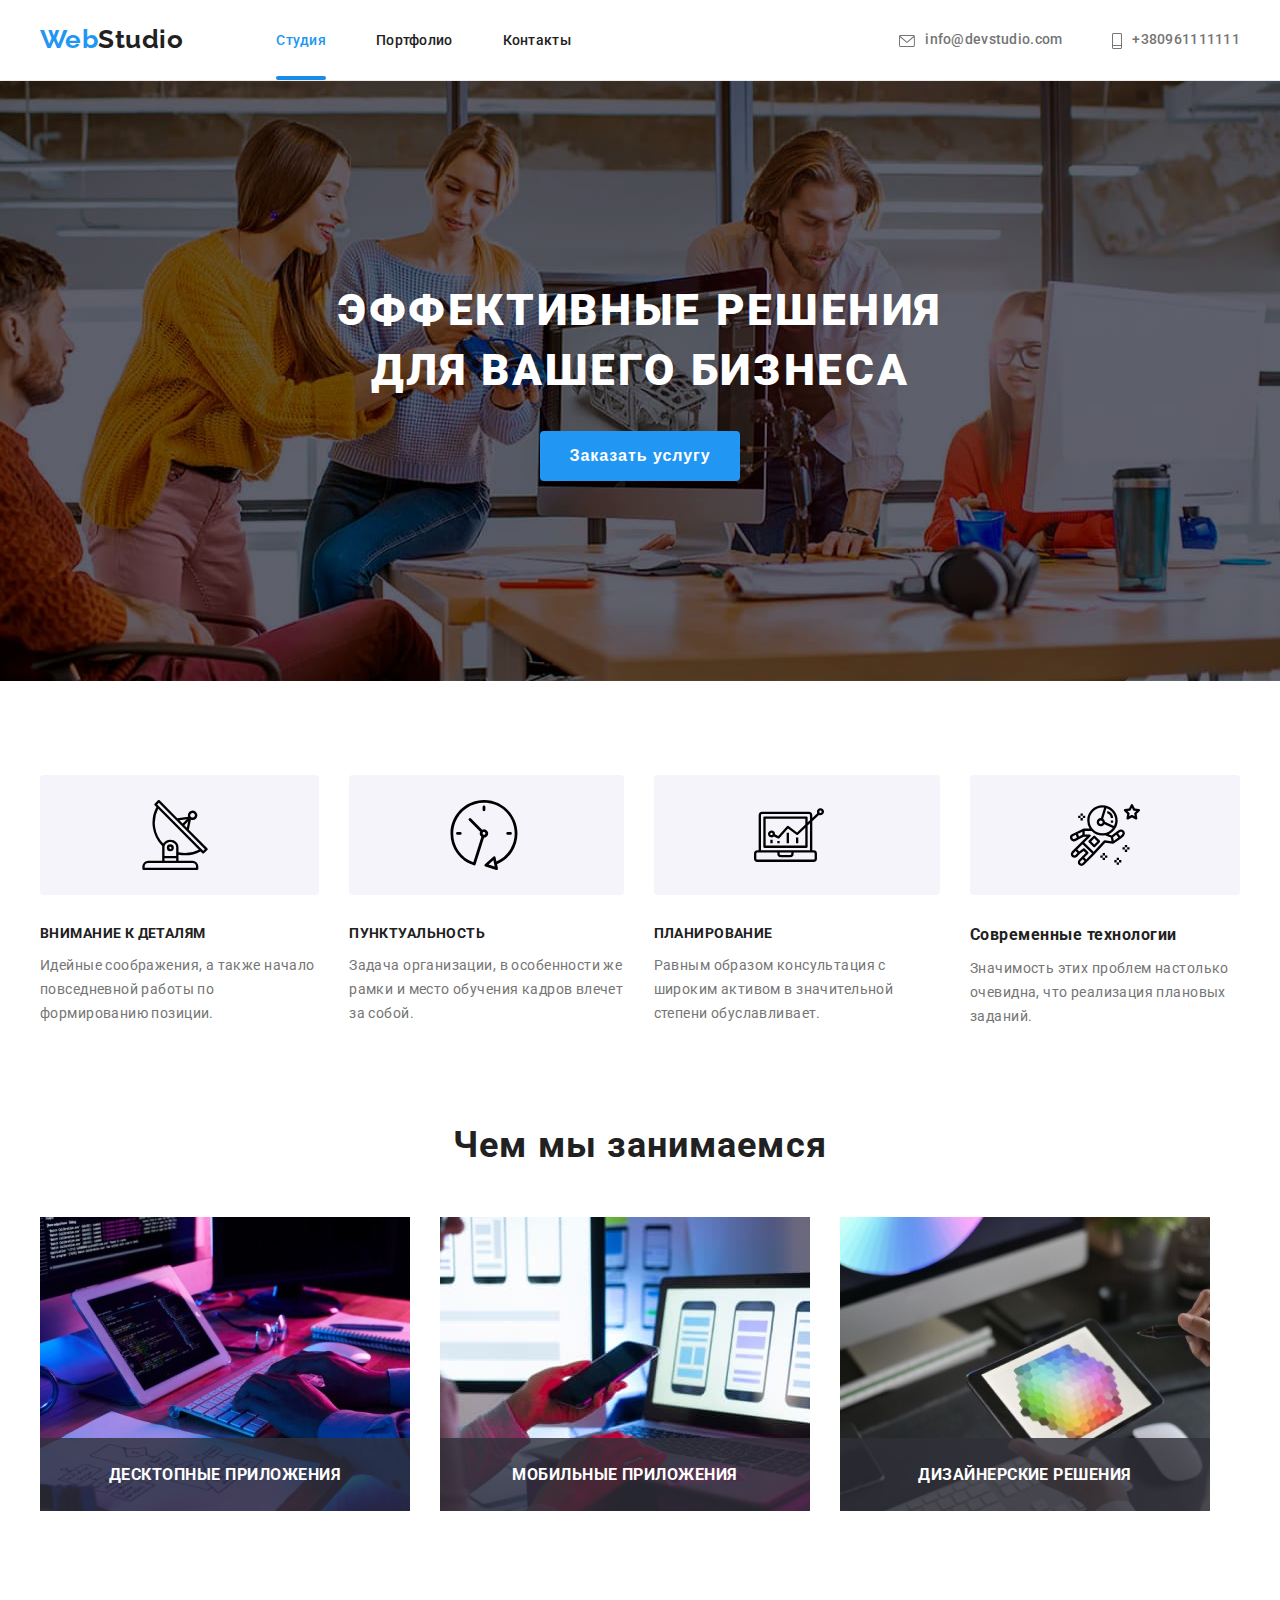
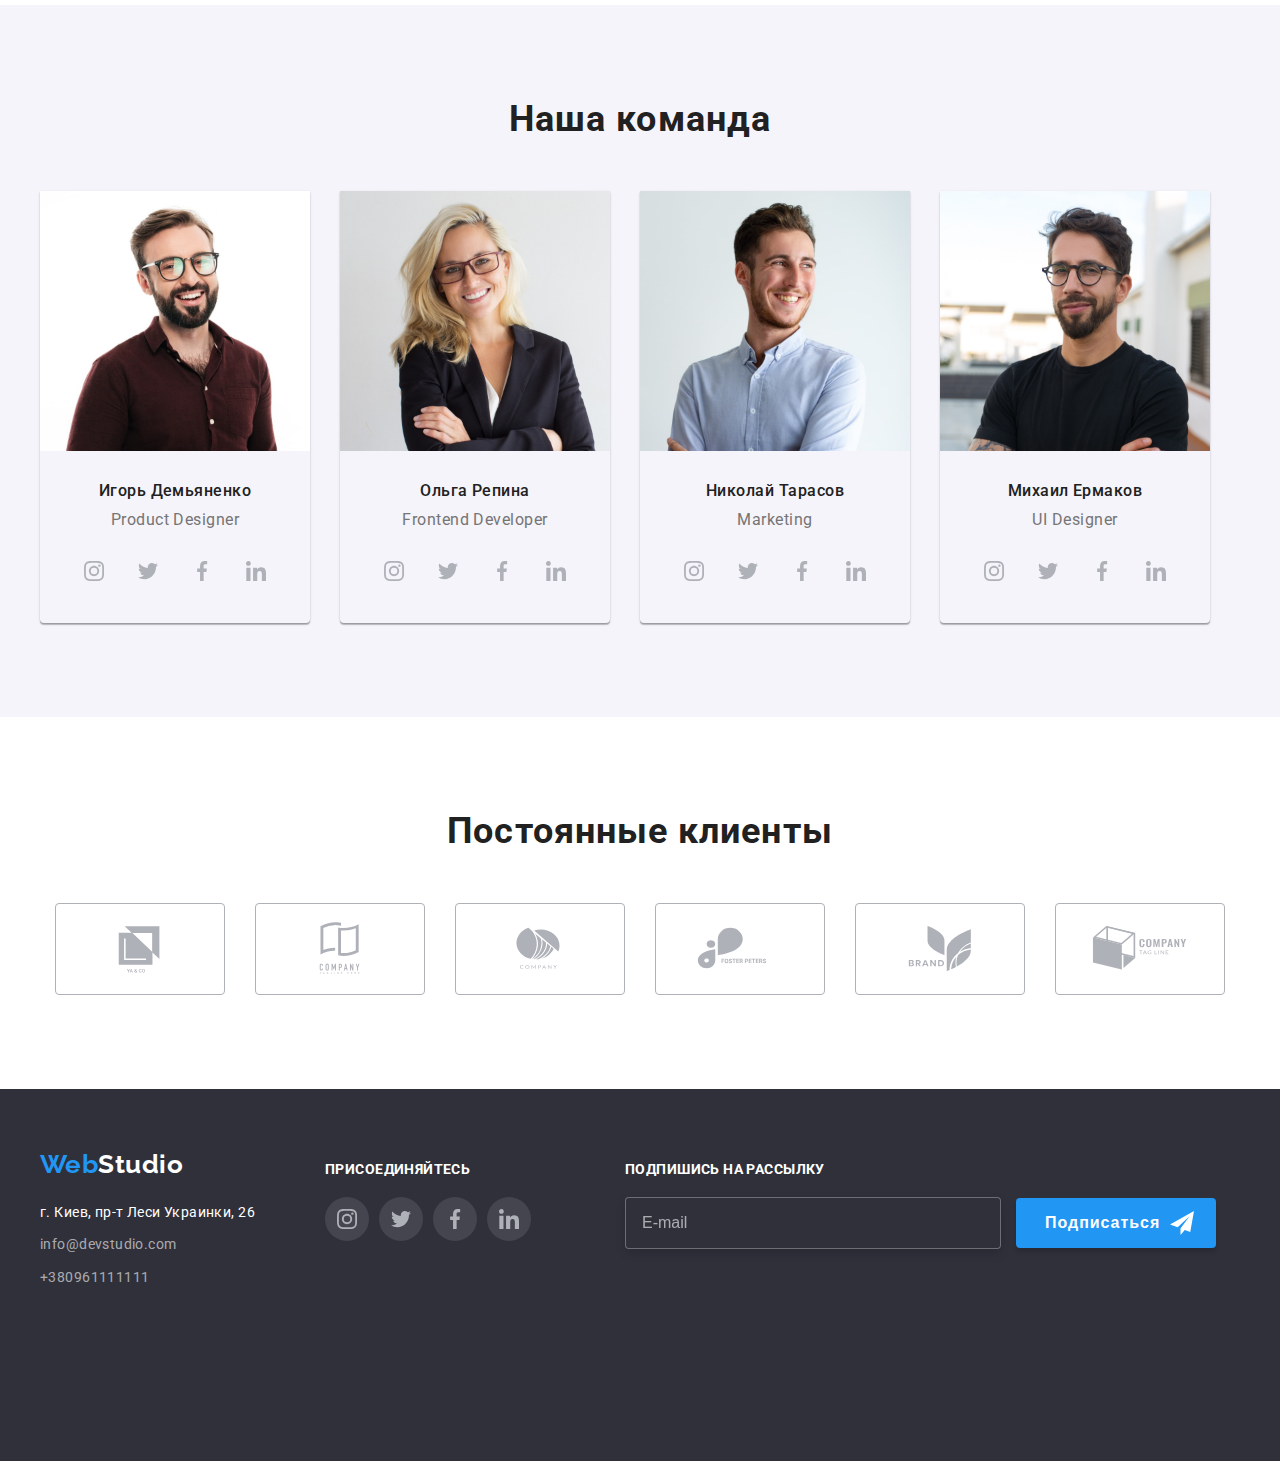
==== commit 376890f6: "2" ====
--- a/index.html
+++ b/index.html
@@ -19,29 +19,32 @@
 
 <body>
     <!-- This is HEADER part -->
-    <header class="header container">
-        <a href="index.html" class="logo header__logo"><span class="logo__web">Web</span>Studio</a>
-        <nav>
-            <ul class="nav">
-                <li class="nav__btn nav__btn--active"><a class="nav__link" href="index.html">Студия</a>
+    <header>
+        <div class="header container ">
+            <a href="index.html" class="logo header__logo"><span class="logo__web">Web</span>Studio</a>
+            <nav>
+                <ul class="nav">
+                    <li class="nav__btn nav__btn--active"><a class="nav__link" href="index.html">Студия</a>
+                    </li>
+                    <li class="nav__btn"><a class="nav__link" href="portfolio.html">Портфолио</a></li>
+                    <li class="nav__btn"><a class="nav__link" href="#">Контакты</a></li>
+                </ul>
+            </nav>
+            <ul class="contact">
+                <li class="contact__item">
+                    <a href="mailto:info@devstudio.com" class="contact__link">
+                        <svg class="contact__icon" width="16px" height="12px">
+                            <use href="images/icons.svg#icon-envelope"></use>
+                        </svg>info@devstudio.com</a>
                 </li>
-                <li class="nav__btn"><a class="nav__link" href="portfolio.html">Портфолио</a></li>
-                <li class="nav__btn"><a class="nav__link" href="#">Контакты</a></li>
+                <li>
+                    <a href="tel:+380961111111" class="contact__link"><svg class="contact__icon" width="10px"
+                            height="16px">
+                            <use href="images/icons.svg#icon-Vector"></use>
+                        </svg>+380961111111</a>
+                </li>
             </ul>
-        </nav>
-        <ul class="contact">
-            <li class="contact__item">
-                <a href="mailto:info@devstudio.com" class="contact__link">
-                    <svg class="contact__icon" width="16px" height="12px">
-                        <use href="images/icons.svg#icon-envelope"></use>
-                    </svg>info@devstudio.com</a>
-            </li>
-            <li>
-                <a href="tel:+380961111111" class="contact__link"><svg class="contact__icon" width="10px" height="16px">
-                        <use href="images/icons.svg#icon-Vector"></use>
-                    </svg>+380961111111</a>
-            </li>
-        </ul>
+        </div>
     </header>
     <!-- This is MAIN part -->
     <main>
@@ -56,199 +59,205 @@
             </div>
         </section>
         <!-- This is SECTION TWO part with icons -->
-        <section class="section-two container">
-            <h2 class="hide">Особенности</h2>
-            <ul class="section-two__list">
-                <li class="section-two__item">
-                    <div class="section-two__container">
-                        <svg width="70px" height="70px">
-                            <use href="images/icons.svg#icon-antenna-1"></use>
-                        </svg>
-                    </div>
-                    <h3 class="section-two__title">Внимание к деталям</h3>
-                    <p class="section-two__text">
-                        Идейные соображения, а также начало повседневной работы по
-                        формированию позиции.
-                    </p>
-                </li>
-                <li class="section-two__item">
-                    <div class="section-two__container">
-                        <svg width="70px" height="70px">
-                            <use href="images/icons.svg#icon-clock-1"></use>
-                        </svg>
-                    </div>
-                    <h3 class="section-two__title">Пунктуальность</h3>
-                    <p class="section-two__text">
-                        Задача организации, в особенности же рамки и место обучения кадров
-                        влечет за собой.
-                    </p>
-                </li>
-                <li class="section-two__item">
-                    <div class="section-two__container">
-                        <svg width="70px" height="70px">
-                            <use href="images/icons.svg#icon-diagram-1"></use>
-                        </svg>
-                    </div>
-                    <h3 class="section-two__title">Планирование</h3>
-                    <p class="section-two__text">
-                        Равным образом консультация с широким активом в значительной
-                        степени обуславливает.
-                    </p>
-                </li>
-                <li class="section-two__item">
-                    <div class="section-two__container">
-                        <svg width="70px" height="70px">
-                            <use href="images/icons.svg#icon-astronaut-1"></use>
-                        </svg>
-                    </div>
-                    <h3>Современные технологии</h3>
-                    <p class="section-two__text">
-                        Значимость этих проблем настолько очевидна, что реализация
-                        плановых заданий.
-                    </p>
-                </li>
-            </ul>
+        <section class="section-two">
+            <div class="container">
+                <h2 class="hide">Особенности</h2>
+                <ul class="section-two__list">
+                    <li class="section-two__item">
+                        <div class="section-two__container">
+                            <svg width="70px" height="70px">
+                                <use href="images/icons.svg#icon-antenna-1"></use>
+                            </svg>
+                        </div>
+                        <h3 class="section-two__title">Внимание к деталям</h3>
+                        <p class="section-two__text">
+                            Идейные соображения, а также начало повседневной работы по
+                            формированию позиции.
+                        </p>
+                    </li>
+                    <li class="section-two__item">
+                        <div class="section-two__container">
+                            <svg width="70px" height="70px">
+                                <use href="images/icons.svg#icon-clock-1"></use>
+                            </svg>
+                        </div>
+                        <h3 class="section-two__title">Пунктуальность</h3>
+                        <p class="section-two__text">
+                            Задача организации, в особенности же рамки и место обучения кадров
+                            влечет за собой.
+                        </p>
+                    </li>
+                    <li class="section-two__item">
+                        <div class="section-two__container">
+                            <svg width="70px" height="70px">
+                                <use href="images/icons.svg#icon-diagram-1"></use>
+                            </svg>
+                        </div>
+                        <h3 class="section-two__title">Планирование</h3>
+                        <p class="section-two__text">
+                            Равным образом консультация с широким активом в значительной
+                            степени обуславливает.
+                        </p>
+                    </li>
+                    <li class="section-two__item">
+                        <div class="section-two__container">
+                            <svg width="70px" height="70px">
+                                <use href="images/icons.svg#icon-astronaut-1"></use>
+                            </svg>
+                        </div>
+                        <h3>Современные технологии</h3>
+                        <p class="section-two__text">
+                            Значимость этих проблем настолько очевидна, что реализация
+                            плановых заданий.
+                        </p>
+                    </li>
+                </ul>
+            </div>
         </section>
-        <section class="section-two container">
+        <section class="section-two">
             <!-- This is section two part with images -->
-            <h2 class="section-two__heading">Чем мы занимаемся</h2>
-            <ul class="section-two__images">
-                <li class="section-two__img">
-                    <img src=" images/img1.jpg" alt="keyboard typing" width="370" height="294" />
-                    <h3 class="section-two__overlay">Десктопные приложения</h3>
-                </li>
-                <li class="section-two__img">
-                    <img src=" images/img2.jpg" alt="phone staring" width="370" height="294" />
-                    <h3 class="section-two__overlay">Мобильные приложения</h3>
-                </li>
-                <li class="section-two__img">
-                    <img src=" images/img3.jpg" alt="tablet staring" width="370" height="294" />
-                    <h3 class="section-two__overlay">Дизайнерские решения</h3>
-                </li>
-            </ul>
+            <div class="container">
+                <h2 class="section-two__heading">Чем мы занимаемся</h2>
+                <ul class="section-two__images">
+                    <li class="section-two__img">
+                        <img src=" images/img1.jpg" alt="keyboard typing" width="370" height="294" />
+                        <h3 class="section-two__overlay">Десктопные приложения</h3>
+                    </li>
+                    <li class="section-two__img">
+                        <img src=" images/img2.jpg" alt="phone staring" width="370" height="294" />
+                        <h3 class="section-two__overlay">Мобильные приложения</h3>
+                    </li>
+                    <li class="section-two__img">
+                        <img src=" images/img3.jpg" alt="tablet staring" width="370" height="294" />
+                        <h3 class="section-two__overlay">Дизайнерские решения</h3>
+                    </li>
+                </ul>
+            </div>
         </section>
 
         <!-- This is SECTION THREE part with team -->
         <section class="section-three">
-            <h2 class="section-three__heading">Наша команда</h2>
-            <ul class="section-three__container container">
-                <li class="section-three__item">
-                    <img class="section-three__img" src="images/team1.jpg" alt="Игорь Демьяненко" width="270"
-                        height="260" />
-                    <h3 class="section-three__title">Игорь Демьяненко</h3>
-                    <p class="section-three__text" lang="en">Product Designer</p>
-                    <div class="social-icons">
-                        <div class="social-icons__thumb">
-                            <svg class="social-icons__img" width="20px" height="20px">
-                                <use href="images/icons.svg#icon-instagram-1"></use>
-                            </svg>
-                        </div>
-                        <div class="social-icons__thumb">
-                            <svg class="social-icons__img" width="20px" height="20px">
-                                <use href="images/icons.svg#icon-twitter-1"></use>
-                            </svg>
-                        </div>
-                        <div class="social-icons__thumb">
-                            <svg class="social-icons__img" width="20px" height="20px">
-                                <use href="images/icons.svg#icon-facebook-1"></use>
-                            </svg>
-                        </div>
-                        <div class="social-icons__thumb">
-                            <svg class="social-icons__img" width="20px" height="20px">
-                                <use href="images/icons.svg#icon-linkedin-1"></use>
-                            </svg>
-                        </div>
-                    </div>
-                </li>
-                <li class="section-three__item">
-                    <img class="section-three__img" src="images/team2.jpg" alt="Ольга Репина" width="270"
-                        height="260" />
-                    <h3 class="section-three__title">Ольга Репина</h3>
-                    <p class="section-three__text" lang="en">Frontend Developer</p>
-                    <div class="social-icons">
-                        <div class="social-icons__thumb">
-                            <svg class="social-icons__img" width="20px" height="20px">
-                                <use href="images/icons.svg#icon-instagram-1"></use>
-                            </svg>
-                        </div>
-                        <div class="social-icons__thumb">
-                            <svg class="social-icons__img" width="20px" height="20px">
-                                <use href="images/icons.svg#icon-twitter-1"></use>
-                            </svg>
-                        </div>
-                        <div class="social-icons__thumb">
-                            <svg class="social-icons__img" width="20px" height="20px">
-                                <use href="images/icons.svg#icon-facebook-1"></use>
-                            </svg>
-                        </div>
-                        <div class="social-icons__thumb">
-                            <svg class="social-icons__img" width="20px" height="20px">
-                                <use href="images/icons.svg#icon-linkedin-1"></use>
-                            </svg>
-                        </div>
-                    </div>
-                </li>
-                <li class="section-three__item">
-                    <img class="section-three__img" src="images/team3.jpg" alt="Николай Тарасов" width="270"
-                        height="260" />
-                    <h3 class="section-three__title">Николай Тарасов</h3>
-                    <p class="section-three__text" lang="en">Marketing</p>
-                    <div class="social-icons">
-                        <div class="social-icons__thumb">
-                            <svg class="social-icons__img" width="20px" height="20px">
-                                <use href="images/icons.svg#icon-instagram-1"></use>
-                            </svg>
-                        </div>
-                        <div class="social-icons__thumb">
-                            <svg class="social-icons__img" width="20px" height="20px">
-                                <use href="images/icons.svg#icon-twitter-1"></use>
-                            </svg>
-                        </div>
-                        <div class="social-icons__thumb">
-                            <svg class="social-icons__img" width="20px" height="20px">
-                                <use href="images/icons.svg#icon-facebook-1"></use>
-                            </svg>
-                        </div>
-                        <div class="social-icons__thumb">
-                            <svg class="social-icons__img" width="20px" height="20px">
-                                <use href="images/icons.svg#icon-linkedin-1"></use>
-                            </svg>
-                        </div>
-                    </div>
-                </li>
-                <li class="section-three__item">
-                    <img class="section-three__img" src="images/team4.jpg" alt="Михаил Ермаков" width="270"
-                        height="260" />
-                    <h3 class="section-three__title">Михаил Ермаков</h3>
-                    <p class="section-three__text" lang="en">UI Designer</p>
-                    <div class="social-icons">
-                        <div class="social-icons__thumb">
-                            <svg class="social-icons__img" width="20px" height="20px">
-                                <use href="images/icons.svg#icon-instagram-1"></use>
-                            </svg>
-                        </div>
-                        <div class="social-icons__thumb">
-                            <svg class="social-icons__img" width="20px" height="20px">
-                                <use href="images/icons.svg#icon-twitter-1"></use>
-                            </svg>
-                        </div>
-                        <div class="social-icons__thumb">
-                            <svg class="social-icons__img" width="20px" height="20px">
-                                <use href="images/icons.svg#icon-facebook-1"></use>
-                            </svg>
-                        </div>
-                        <div class="social-icons__thumb">
-                            <svg class="social-icons__img" width="20px" height="20px">
-                                <use href="images/icons.svg#icon-linkedin-1"></use>
-                            </svg>
-                        </div>
-                    </div>
-                </li>
-            </ul>
+            <div class="container">
+                <h2 class="section-three__heading">Наша команда</h2>
+                <ul class="section-three__container">
+                    <li class="section-three__item">
+                        <img class="section-three__img" src="images/team1.jpg" alt="Игорь Демьяненко" width="270"
+                            height="260" />
+                        <h3 class="section-three__title">Игорь Демьяненко</h3>
+                        <p class="section-three__text" lang="en">Product Designer</p>
+                        <div class="social-icons">
+                            <div class="social-icons__thumb">
+                                <svg class="social-icons__img" width="20px" height="20px">
+                                    <use href="images/icons.svg#icon-instagram-1"></use>
+                                </svg>
+                            </div>
+                            <div class="social-icons__thumb">
+                                <svg class="social-icons__img" width="20px" height="20px">
+                                    <use href="images/icons.svg#icon-twitter-1"></use>
+                                </svg>
+                            </div>
+                            <div class="social-icons__thumb">
+                                <svg class="social-icons__img" width="20px" height="20px">
+                                    <use href="images/icons.svg#icon-facebook-1"></use>
+                                </svg>
+                            </div>
+                            <div class="social-icons__thumb">
+                                <svg class="social-icons__img" width="20px" height="20px">
+                                    <use href="images/icons.svg#icon-linkedin-1"></use>
+                                </svg>
+                            </div>
+                        </div>
+                    </li>
+                    <li class="section-three__item">
+                        <img class="section-three__img" src="images/team2.jpg" alt="Ольга Репина" width="270"
+                            height="260" />
+                        <h3 class="section-three__title">Ольга Репина</h3>
+                        <p class="section-three__text" lang="en">Frontend Developer</p>
+                        <div class="social-icons">
+                            <div class="social-icons__thumb">
+                                <svg class="social-icons__img" width="20px" height="20px">
+                                    <use href="images/icons.svg#icon-instagram-1"></use>
+                                </svg>
+                            </div>
+                            <div class="social-icons__thumb">
+                                <svg class="social-icons__img" width="20px" height="20px">
+                                    <use href="images/icons.svg#icon-twitter-1"></use>
+                                </svg>
+                            </div>
+                            <div class="social-icons__thumb">
+                                <svg class="social-icons__img" width="20px" height="20px">
+                                    <use href="images/icons.svg#icon-facebook-1"></use>
+                                </svg>
+                            </div>
+                            <div class="social-icons__thumb">
+                                <svg class="social-icons__img" width="20px" height="20px">
+                                    <use href="images/icons.svg#icon-linkedin-1"></use>
+                                </svg>
+                            </div>
+                        </div>
+                    </li>
+                    <li class="section-three__item">
+                        <img class="section-three__img" src="images/team3.jpg" alt="Николай Тарасов" width="270"
+                            height="260" />
+                        <h3 class="section-three__title">Николай Тарасов</h3>
+                        <p class="section-three__text" lang="en">Marketing</p>
+                        <div class="social-icons">
+                            <div class="social-icons__thumb">
+                                <svg class="social-icons__img" width="20px" height="20px">
+                                    <use href="images/icons.svg#icon-instagram-1"></use>
+                                </svg>
+                            </div>
+                            <div class="social-icons__thumb">
+                                <svg class="social-icons__img" width="20px" height="20px">
+                                    <use href="images/icons.svg#icon-twitter-1"></use>
+                                </svg>
+                            </div>
+                            <div class="social-icons__thumb">
+                                <svg class="social-icons__img" width="20px" height="20px">
+                                    <use href="images/icons.svg#icon-facebook-1"></use>
+                                </svg>
+                            </div>
+                            <div class="social-icons__thumb">
+                                <svg class="social-icons__img" width="20px" height="20px">
+                                    <use href="images/icons.svg#icon-linkedin-1"></use>
+                                </svg>
+                            </div>
+                        </div>
+                    </li>
+                    <li class="section-three__item">
+                        <img class="section-three__img" src="images/team4.jpg" alt="Михаил Ермаков" width="270"
+                            height="260" />
+                        <h3 class="section-three__title">Михаил Ермаков</h3>
+                        <p class="section-three__text" lang="en">UI Designer</p>
+                        <div class="social-icons">
+                            <div class="social-icons__thumb">
+                                <svg class="social-icons__img" width="20px" height="20px">
+                                    <use href="images/icons.svg#icon-instagram-1"></use>
+                                </svg>
+                            </div>
+                            <div class="social-icons__thumb">
+                                <svg class="social-icons__img" width="20px" height="20px">
+                                    <use href="images/icons.svg#icon-twitter-1"></use>
+                                </svg>
+                            </div>
+                            <div class="social-icons__thumb">
+                                <svg class="social-icons__img" width="20px" height="20px">
+                                    <use href="images/icons.svg#icon-facebook-1"></use>
+                                </svg>
+                            </div>
+                            <div class="social-icons__thumb">
+                                <svg class="social-icons__img" width="20px" height="20px">
+                                    <use href="images/icons.svg#icon-linkedin-1"></use>
+                                </svg>
+                            </div>
+                        </div>
+                    </li>
+                </ul>
+            </div>
         </section>
         <!-- This is SECTION FOUR part with clients -->
-        <section class="section-four container">
-            <div>
+        <section class="section-four">
+            <div class="container">
                 <h2 class="section-four__header">Постоянные клиенты</h2>
                 <ul class="section-four__clients">
                     <li class="section-four__item">
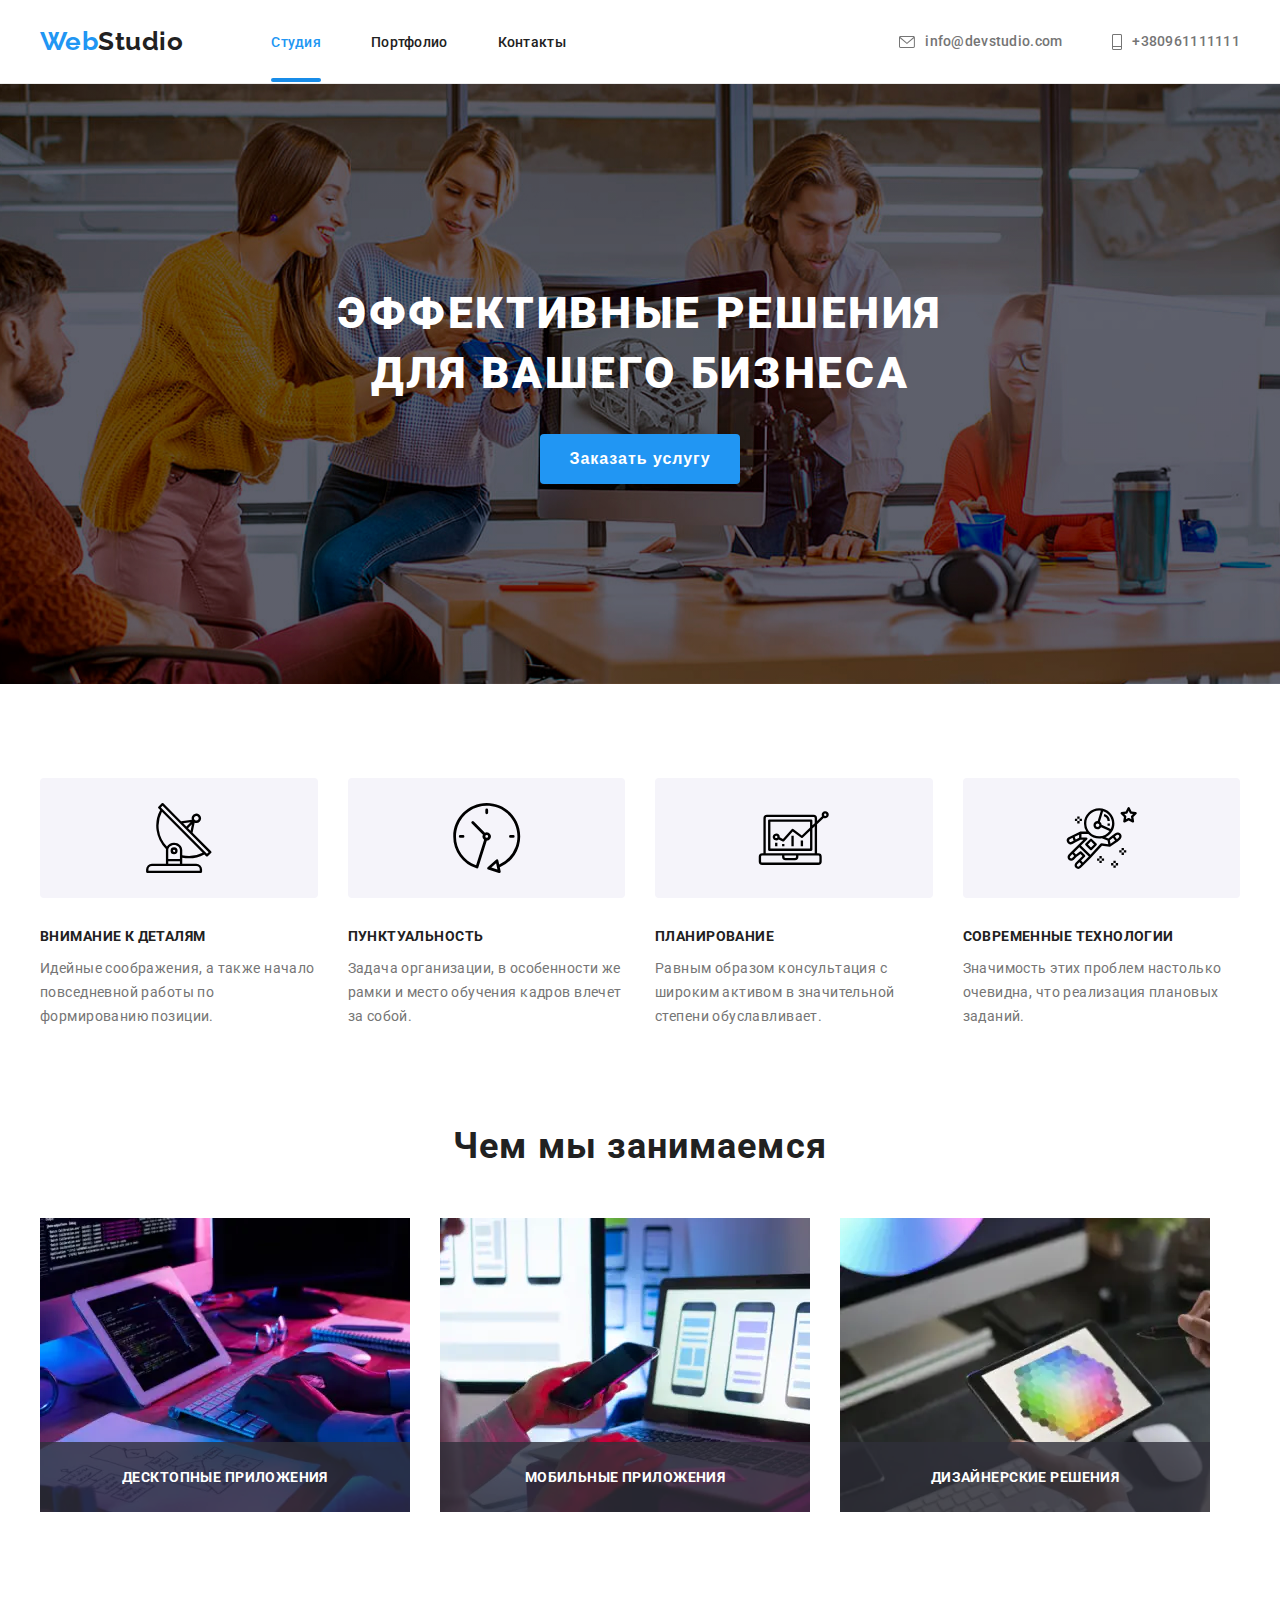
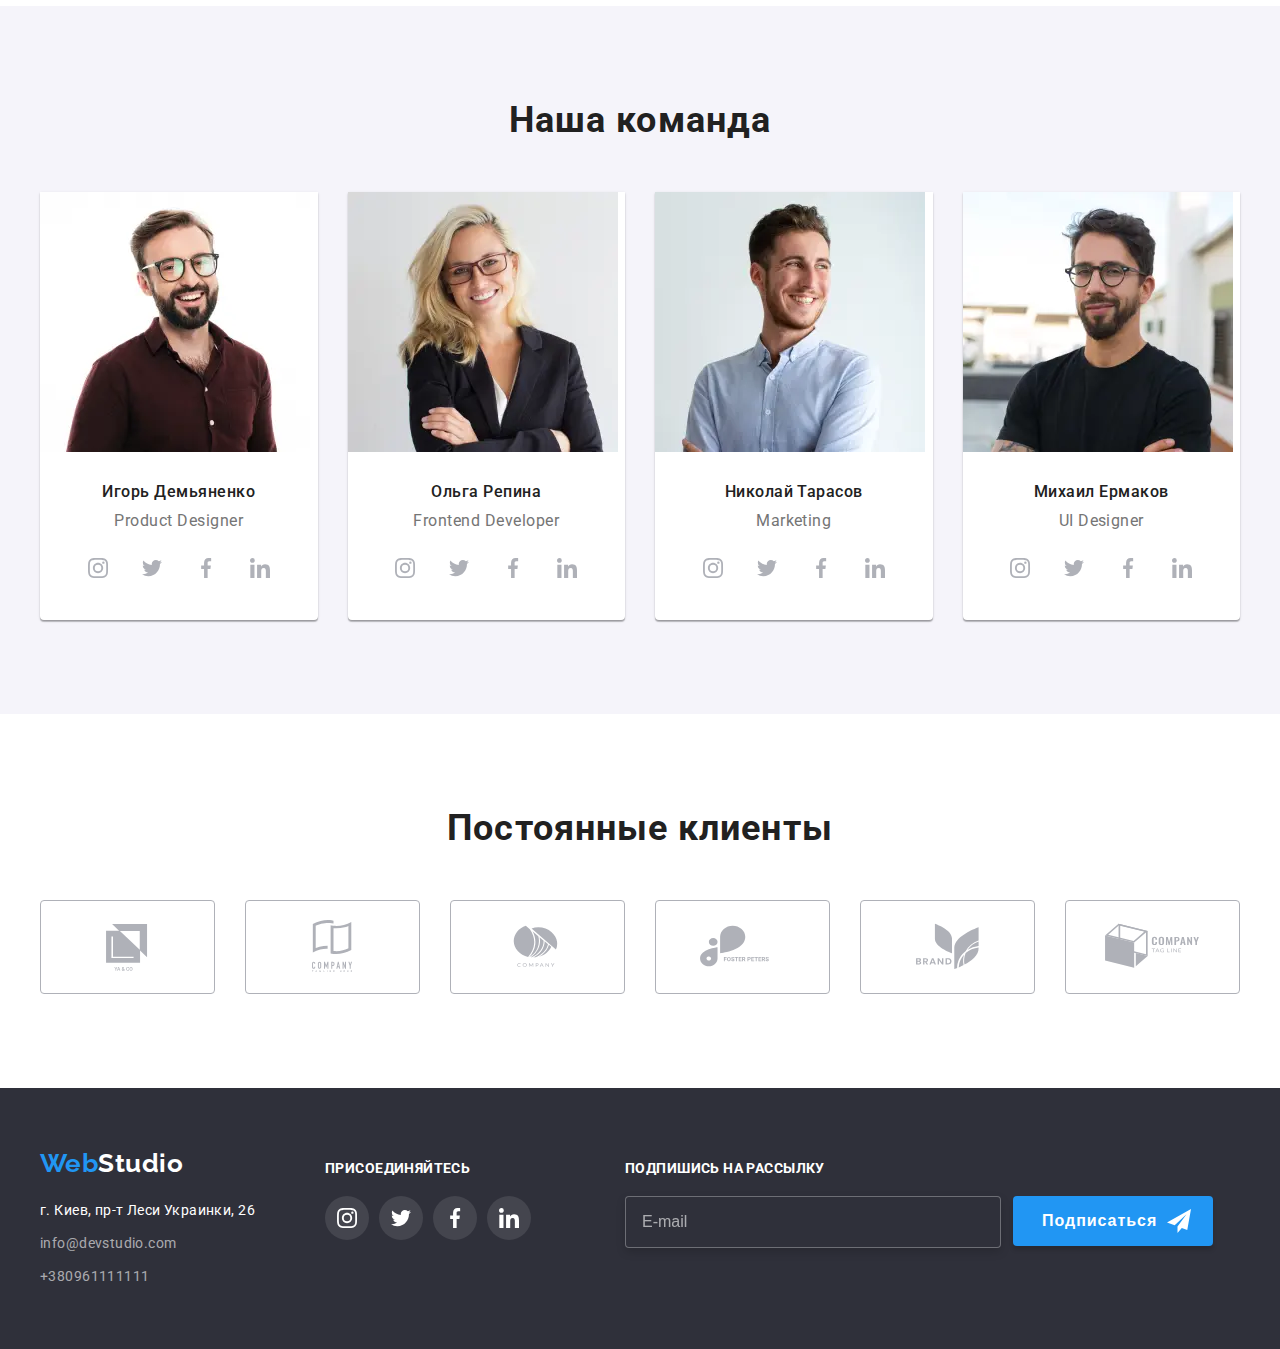
==== commit 5412327a: "11" ====
--- a/index.html
+++ b/index.html
@@ -14,37 +14,57 @@
         integrity="sha512-wpPYUAdjBVSE4KJnH1VR1HeZfpl1ub8YT/NKx4PuQ5NmX2tKuGu6U/JRp5y+Y8XG2tV+wKQpNHVUX03MfMFn9Q=="
         crossorigin="anonymous" referrerpolicy="no-referrer" />
     <link rel="stylesheet" href="css/main.min.css" />
+    <meta name="description" content="Вэб студия с большим портфолио, способная выполнить любые задачи заказчика.">
     <title>goit-markup-hw-06</title>
 </head>
 
 <body>
     <!-- This is HEADER part -->
     <header>
-        <div class="header container ">
+        <nav class="header container ">
             <a href="index.html" class="logo header__logo"><span class="logo__web">Web</span>Studio</a>
-            <nav>
+            <button type="button" class="header__menu" data-menu-button>
+                <svg width="40" height="40" aria-label="переключатель мобильного меню">
+                    <use class="icon-menu" href="images/icons.svg#icon-menu_40px"></use>
+                    <use class="icon-close" href="images/icons.svg#icon-close_40px"></use>
+                </svg>
+            </button>
+
+            <div class="header__block" data-menu>
                 <ul class="nav">
                     <li class="nav__btn nav__btn--active"><a class="nav__link" href="index.html">Студия</a>
                     </li>
                     <li class="nav__btn"><a class="nav__link" href="portfolio.html">Портфолио</a></li>
                     <li class="nav__btn"><a class="nav__link" href="#">Контакты</a></li>
                 </ul>
-            </nav>
-            <ul class="contact">
-                <li class="contact__item">
-                    <a href="mailto:info@devstudio.com" class="contact__link">
-                        <svg class="contact__icon" width="16px" height="12px">
-                            <use href="images/icons.svg#icon-envelope"></use>
-                        </svg>info@devstudio.com</a>
-                </li>
-                <li>
-                    <a href="tel:+380961111111" class="contact__link"><svg class="contact__icon" width="10px"
-                            height="16px">
-                            <use href="images/icons.svg#icon-Vector"></use>
-                        </svg>+380961111111</a>
-                </li>
-            </ul>
-        </div>
+                <ul class="contact">
+                    <li class="contact__item">
+                        <a href="mailto:info@devstudio.com" class="contact__link">
+                            <svg class="contact__icon">
+                                <use href="images/icons.svg#icon-envelope"></use>
+                            </svg>info@devstudio.com</a>
+                    </li>
+                    <li class="contact__item">
+                        <a href="tel:+380961111111" class="contact__link"><svg class="contact__icon">
+                                <use href="images/icons.svg#icon-Vector"></use>
+                            </svg>+380961111111</a>
+                    </li>
+                </ul>
+                <ul class="social">
+                    <li class="social__item"><a class="social__link" href="www.instagram.com" target="_blank"
+                            rel="noopener noreferrer nofollow ">Instagram</a></li>
+                    <li class="social__item"><a class="social__link" href="twitter.com" target="_blank"
+                            rel="noopener noreferrer nofollow ">Twitter</a></li>
+                    <li class="social__item"><a class="social__link" href="facebook.com" target="_blank"
+                            rel="noopener noreferrer nofollow ">Facebook</a>
+                    </li>
+                    <li class="social__item"><a class="social__link" href="linkedin.com" target="_blank"
+                            rel="noopener noreferrer nofollow ">LinkedIn</a>
+                    </li>
+                </ul>
+            </div>
+
+        </nav>
     </header>
     <!-- This is MAIN part -->
     <main>
@@ -55,7 +75,8 @@
                     Эффективные решения<br />
                     для вашего бизнеса
                 </h1>
-                <button type="button" class="button-hero" data-modal-open>Заказать услугу</button>
+                <button type="button" class="button-hero" aria-label="Order button" data-modal-open>Заказать
+                    услугу</button>
             </div>
         </section>
         <!-- This is SECTION TWO part with icons -->
@@ -65,7 +86,7 @@
                 <ul class="section-two__list">
                     <li class="section-two__item">
                         <div class="section-two__container">
-                            <svg width="70px" height="70px">
+                            <svg class="section-two__icon" width="70px" height="70px">
                                 <use href="images/icons.svg#icon-antenna-1"></use>
                             </svg>
                         </div>
@@ -77,7 +98,7 @@
                     </li>
                     <li class="section-two__item">
                         <div class="section-two__container">
-                            <svg width="70px" height="70px">
+                            <svg class="section-two__icon" width="70px" height="70px">
                                 <use href="images/icons.svg#icon-clock-1"></use>
                             </svg>
                         </div>
@@ -89,7 +110,7 @@
                     </li>
                     <li class="section-two__item">
                         <div class="section-two__container">
-                            <svg width="70px" height="70px">
+                            <svg class="section-two__icon" width="70px" height="70px">
                                 <use href="images/icons.svg#icon-diagram-1"></use>
                             </svg>
                         </div>
@@ -101,11 +122,11 @@
                     </li>
                     <li class="section-two__item">
                         <div class="section-two__container">
-                            <svg width="70px" height="70px">
+                            <svg class="section-two__icon" width="70px" height="70px">
                                 <use href="images/icons.svg#icon-astronaut-1"></use>
                             </svg>
                         </div>
-                        <h3>Современные технологии</h3>
+                        <h3 class="section-two__title">Современные технологии</h3>
                         <p class="section-two__text">
                             Значимость этих проблем настолько очевидна, что реализация
                             плановых заданий.
@@ -120,15 +141,30 @@
                 <h2 class="section-two__heading">Чем мы занимаемся</h2>
                 <ul class="section-two__images">
                     <li class="section-two__img">
-                        <img src=" images/img1.jpg" alt="keyboard typing" width="370" height="294" />
+                        <picture>
+                            <source srcset="images/work/work-1-370.webp 1x, images/work/work-1-370@2x.webp 2x"
+                                type="image/webp">
+                            <img srcset="images/work/work-1-370.jpg 1x, images/work/work-1-370@2x.jpg 2x"
+                                src=" images/work/work-1-370.jpg" alt="keyboard typing" width="370" height="294" />
+                        </picture>
                         <h3 class="section-two__overlay">Десктопные приложения</h3>
                     </li>
                     <li class="section-two__img">
-                        <img src=" images/img2.jpg" alt="phone staring" width="370" height="294" />
+                        <picture>
+                            <source srcset="images/work/work-2-370.webp 1x, images/work/work-2-370@2x.webp 2x"
+                                type="image/webp">
+                            <img srcset="images/work/work-2-370.jpg 1x, images/work/work-2-370@2x.jpg 2x"
+                                src=" images/work/work-2-370.jpg" alt="phone staring" width="370" height="294" />
+                        </picture>
                         <h3 class="section-two__overlay">Мобильные приложения</h3>
                     </li>
                     <li class="section-two__img">
-                        <img src=" images/img3.jpg" alt="tablet staring" width="370" height="294" />
+                        <picture>
+                            <source srcset="images/work/work-3-370.webp 1x, images/work/work-3-370@2x.webp 2x"
+                                type="image/webp">
+                            <img srcset="images/work/work-3-370.jpg 1x, images/work/work-3-370@2x.jpg 2x"
+                                src=" images/work/work-3-370.jpg" alt="tablet staring" width="370" height="294" />
+                        </picture>
                         <h3 class="section-two__overlay">Дизайнерские решения</h3>
                     </li>
                 </ul>
@@ -141,116 +177,223 @@
                 <h2 class="section-three__heading">Наша команда</h2>
                 <ul class="section-three__container">
                     <li class="section-three__item">
-                        <img class="section-three__img" src="images/team1.jpg" alt="Игорь Демьяненко" width="270"
-                            height="260" />
+                        <picture>
+                            <source srcset=" 
+                            images/team/team-270px/team-one-270.webp 1x, 
+                            images/team/team-270px/team-one-270@2x.webp 2x" type="image/webp"
+                                media="(min-width: 1200px)">
+                            <source srcset="
+                            images/team/team-270px/team-one-270.jpg 1x, 
+                            images/team/team-270px/team-one-270@2x.jpg 2x" media="(min-width: 1200px)">
+                            <source srcset=" 
+                                images/team/team-354px/team-one-354.webp 1x, 
+                                images/team/team-354px/team-one-354@2x.webp 2x" type="image/webp"
+                                media="(min-width: 768px)">
+                            <source srcset="
+                                images/team/team-354px/team-one-354.jpg 1x, 
+                                images/team/team-354px/team-one-354@2x.jpg 2x" media="(min-width: 768px)">
+                            <source srcset=" 
+                                images/team/team-450px/team-one-450.webp 1x, 
+                                images/team/team-450px/team-one-450@2x.webp 2x" type="image/webp"
+                                media="(max-width: 767px)">
+                            <source srcset="
+                                images/team/team-450px/team-one-450.jpg 1x, 
+                                images/team/team-450px/team-one-450@2x.jpg 2x" media="(max-width: 767px)">
+                            <img class="section-three__img" src="images/team/team-270px/team-one-270.jpg"
+                                alt="Игорь Демьяненко" />
+                        </picture>
                         <h3 class="section-three__title">Игорь Демьяненко</h3>
                         <p class="section-three__text" lang="en">Product Designer</p>
-                        <div class="social-icons">
-                            <div class="social-icons__thumb">
-                                <svg class="social-icons__img" width="20px" height="20px">
-                                    <use href="images/icons.svg#icon-instagram-1"></use>
-                                </svg>
-                            </div>
-                            <div class="social-icons__thumb">
-                                <svg class="social-icons__img" width="20px" height="20px">
-                                    <use href="images/icons.svg#icon-twitter-1"></use>
-                                </svg>
-                            </div>
-                            <div class="social-icons__thumb">
-                                <svg class="social-icons__img" width="20px" height="20px">
-                                    <use href="images/icons.svg#icon-facebook-1"></use>
-                                </svg>
-                            </div>
-                            <div class="social-icons__thumb">
-                                <svg class="social-icons__img" width="20px" height="20px">
-                                    <use href="images/icons.svg#icon-linkedin-1"></use>
-                                </svg>
-                            </div>
-                        </div>
+                        <ul class="social-icons">
+                            <li class="social-icons__thumb"><a class="social-icons__link" href="instagram.com">
+                                    <svg class="social-icons__img" width="20px" height="20px">
+                                        <use href="images/icons.svg#icon-instagram-1"></use>
+                                    </svg>
+                                </a>
+                            </li>
+                            <li class="social-icons__thumb"><a class="social-icons__link" href="twitter.com">
+                                    <svg class="social-icons__img" width="20px" height="20px">
+                                        <use href="images/icons.svg#icon-twitter-1"></use>
+                                    </svg>
+                                </a>
+                            </li>
+                            <li class="social-icons__thumb"><a class="social-icons__link" href="facebook.com">
+                                    <svg class="social-icons__img" width="20px" height="20px">
+                                        <use href="images/icons.svg#icon-facebook-1"></use>
+                                    </svg>
+                                </a>
+                            </li>
+                            <li class="social-icons__thumb"><a class="social-icons__link" href="linkedin.com">
+                                    <svg class="social-icons__img" width="20px" height="20px">
+                                        <use href="images/icons.svg#icon-linkedin-1"></use>
+                                    </svg>
+                                </a>
+                            </li>
+                        </ul>
                     </li>
                     <li class="section-three__item">
-                        <img class="section-three__img" src="images/team2.jpg" alt="Ольга Репина" width="270"
-                            height="260" />
+                        <picture>
+                            <source srcset=" 
+                        images/team/team-270px/team-two-270.webp 1x, 
+                        images/team/team-270px/team-two-270@2x.webp 2x" type="image/webp" media="(min-width: 1200px)">
+                            <source srcset="
+                        images/team/team-270px/team-two-270.jpg 1x, 
+                        images/team/team-270px/team-two-270@2x.jpg 2x" media="(min-width: 1200px)">
+                            <source srcset=" 
+                            images/team/team-354px/team-two-354.webp 1x, 
+                            images/team/team-354px/team-two-354@2x.webp 2x" type="image/webp"
+                                media="(min-width: 768px)">
+                            <source srcset="
+                            images/team/team-354px/team-two-354.jpg 1x, 
+                            images/team/team-354px/team-two-354@2x.jpg 2x" media="(min-width: 768px)">
+                            <source srcset=" 
+                            images/team/team-450px/team-two-450.webp 1x, 
+                            images/team/team-450px/team-two-450@2x.webp 2x" type="image/webp"
+                                media="(max-width: 767px)">
+                            <source srcset="
+                            images/team/team-450px/team-two-450.jpg 1x, 
+                            images/team/team-450px/team-two-450@2x.jpg 2x" media="(max-width: 767px)">
+                            <img class="section-three__img" src="images/team/team-270px/team-one-270.jpg"
+                                alt="Ольга Репина" />
+                        </picture>
                         <h3 class="section-three__title">Ольга Репина</h3>
                         <p class="section-three__text" lang="en">Frontend Developer</p>
-                        <div class="social-icons">
-                            <div class="social-icons__thumb">
-                                <svg class="social-icons__img" width="20px" height="20px">
-                                    <use href="images/icons.svg#icon-instagram-1"></use>
-                                </svg>
-                            </div>
-                            <div class="social-icons__thumb">
-                                <svg class="social-icons__img" width="20px" height="20px">
-                                    <use href="images/icons.svg#icon-twitter-1"></use>
-                                </svg>
-                            </div>
-                            <div class="social-icons__thumb">
-                                <svg class="social-icons__img" width="20px" height="20px">
-                                    <use href="images/icons.svg#icon-facebook-1"></use>
-                                </svg>
-                            </div>
-                            <div class="social-icons__thumb">
-                                <svg class="social-icons__img" width="20px" height="20px">
-                                    <use href="images/icons.svg#icon-linkedin-1"></use>
-                                </svg>
-                            </div>
-                        </div>
+                        <ul class="social-icons">
+                            <li class="social-icons__thumb"><a class="social-icons__link" href="instagram.com">
+                                    <svg class="social-icons__img" width="20px" height="20px">
+                                        <use href="images/icons.svg#icon-instagram-1"></use>
+                                    </svg>
+                                </a>
+                            </li>
+                            <li class="social-icons__thumb"><a class="social-icons__link" href="twitter.com">
+                                    <svg class="social-icons__img" width="20px" height="20px">
+                                        <use href="images/icons.svg#icon-twitter-1"></use>
+                                    </svg>
+                                </a>
+                            </li>
+                            <li class="social-icons__thumb"><a class="social-icons__link" href="facebook.com">
+                                    <svg class="social-icons__img" width="20px" height="20px">
+                                        <use href="images/icons.svg#icon-facebook-1"></use>
+                                    </svg>
+                                </a>
+                            </li>
+                            <li class="social-icons__thumb"><a class="social-icons__link" href="linkedin.com">
+                                    <svg class="social-icons__img" width="20px" height="20px">
+                                        <use href="images/icons.svg#icon-linkedin-1"></use>
+                                    </svg>
+                                </a>
+                            </li>
+                        </ul>
                     </li>
                     <li class="section-three__item">
-                        <img class="section-three__img" src="images/team3.jpg" alt="Николай Тарасов" width="270"
-                            height="260" />
+                        <picture>
+                            <source srcset=" 
+                            images/team/team-270px/team-three-270.webp 1x, 
+                            images/team/team-270px/team-three-270@2x.webp 2x" type="image/webp"
+                                media="(min-width: 1200px)">
+                            <source srcset="
+                            images/team/team-270px/team-three-270.jpg 1x, 
+                            images/team/team-270px/team-three-270@2x.jpg 2x" media="(min-width: 1200px)">
+                            <source srcset=" 
+                                images/team/team-354px/team-three-354.webp 1x, 
+                                images/team/team-354px/team-three-354@2x.webp 2x" type="image/webp"
+                                media="(min-width: 768px)">
+                            <source srcset="
+                                images/team/team-354px/team-three-354.jpg 1x, 
+                                images/team/team-354px/team-three-354@2x.jpg 2x" media="(min-width: 768px)">
+                            <source srcset=" 
+                                images/team/team-450px/team-three-450.webp 1x, 
+                                images/team/team-450px/team-three-450@2x.webp 2x" type="image/webp"
+                                media="(max-width: 767px)">
+                            <source srcset="
+                                images/team/team-450px/team-three-450.jpg 1x, 
+                                images/team/team-450px/team-three-450@2x.jpg 2x" media="(max-width: 767px)">
+                            <img class="section-three__img" src="images/team/team-270px/team-one-270.jpg"
+                                alt="Николай Тарасов" />
+                        </picture>
                         <h3 class="section-three__title">Николай Тарасов</h3>
                         <p class="section-three__text" lang="en">Marketing</p>
-                        <div class="social-icons">
-                            <div class="social-icons__thumb">
-                                <svg class="social-icons__img" width="20px" height="20px">
-                                    <use href="images/icons.svg#icon-instagram-1"></use>
-                                </svg>
-                            </div>
-                            <div class="social-icons__thumb">
-                                <svg class="social-icons__img" width="20px" height="20px">
-                                    <use href="images/icons.svg#icon-twitter-1"></use>
-                                </svg>
-                            </div>
-                            <div class="social-icons__thumb">
-                                <svg class="social-icons__img" width="20px" height="20px">
-                                    <use href="images/icons.svg#icon-facebook-1"></use>
-                                </svg>
-                            </div>
-                            <div class="social-icons__thumb">
-                                <svg class="social-icons__img" width="20px" height="20px">
-                                    <use href="images/icons.svg#icon-linkedin-1"></use>
-                                </svg>
-                            </div>
-                        </div>
+                        <ul class="social-icons">
+                            <li class="social-icons__thumb"><a class="social-icons__link" href="instagram.com">
+                                    <svg class="social-icons__img" width="20px" height="20px">
+                                        <use href="images/icons.svg#icon-instagram-1"></use>
+                                    </svg>
+                                </a>
+                            </li>
+                            <li class="social-icons__thumb"><a class="social-icons__link" href="twitter.com">
+                                    <svg class="social-icons__img" width="20px" height="20px">
+                                        <use href="images/icons.svg#icon-twitter-1"></use>
+                                    </svg>
+                                </a>
+                            </li>
+                            <li class="social-icons__thumb"><a class="social-icons__link" href="facebook.com">
+                                    <svg class="social-icons__img" width="20px" height="20px">
+                                        <use href="images/icons.svg#icon-facebook-1"></use>
+                                    </svg>
+                                </a>
+                            </li>
+                            <li class="social-icons__thumb"><a class="social-icons__link" href="linkedin.com">
+                                    <svg class="social-icons__img" width="20px" height="20px">
+                                        <use href="images/icons.svg#icon-linkedin-1"></use>
+                                    </svg>
+                                </a>
+                            </li>
+                        </ul>
                     </li>
                     <li class="section-three__item">
-                        <img class="section-three__img" src="images/team4.jpg" alt="Михаил Ермаков" width="270"
-                            height="260" />
+                        <picture>
+                            <source srcset=" 
+                            images/team/team-270px/team-four-270.webp 1x, 
+                            images/team/team-270px/team-four-270@2x.webp 2x" type="image/webp"
+                                media="(min-width: 1200px)">
+                            <source srcset="
+                            images/team/team-270px/team-four-270.jpg 1x, 
+                            images/team/team-270px/team-four-270@2x.jpg 2x" media="(min-width: 1200px)">
+                            <source srcset=" 
+                                images/team/team-354px/team-four-354.webp 1x, 
+                                images/team/team-354px/team-four-354@2x.webp 2x" type="image/webp"
+                                media="(min-width: 768px)">
+                            <source srcset="
+                                images/team/team-354px/team-four-354.jpg 1x, 
+                                images/team/team-354px/team-four-354@2x.jpg 2x" media="(min-width: 768px)">
+                            <source srcset=" 
+                                images/team/team-450px/team-four-450.webp 1x, 
+                                images/team/team-450px/team-four-450@2x.webp 2x" type="image/webp"
+                                media="(max-width: 767px)">
+                            <source srcset="
+                                images/team/team-450px/team-four-450.jpg 1x, 
+                                images/team/team-450px/team-four-450@2x.jpg 2x" media="(max-width: 767px)">
+                            <img class="section-three__img" src="images/team/team-270px/team-one-270.jpg"
+                                alt="Михаил Ермаков" />
+                        </picture>
                         <h3 class="section-three__title">Михаил Ермаков</h3>
                         <p class="section-three__text" lang="en">UI Designer</p>
-                        <div class="social-icons">
-                            <div class="social-icons__thumb">
-                                <svg class="social-icons__img" width="20px" height="20px">
-                                    <use href="images/icons.svg#icon-instagram-1"></use>
-                                </svg>
-                            </div>
-                            <div class="social-icons__thumb">
-                                <svg class="social-icons__img" width="20px" height="20px">
-                                    <use href="images/icons.svg#icon-twitter-1"></use>
-                                </svg>
-                            </div>
-                            <div class="social-icons__thumb">
-                                <svg class="social-icons__img" width="20px" height="20px">
-                                    <use href="images/icons.svg#icon-facebook-1"></use>
-                                </svg>
-                            </div>
-                            <div class="social-icons__thumb">
-                                <svg class="social-icons__img" width="20px" height="20px">
-                                    <use href="images/icons.svg#icon-linkedin-1"></use>
-                                </svg>
-                            </div>
-                        </div>
+                        <ul class="social-icons">
+                            <li class="social-icons__thumb"><a class="social-icons__link" href="instagram.com">
+                                    <svg class="social-icons__img" width="20px" height="20px">
+                                        <use href="images/icons.svg#icon-instagram-1"></use>
+                                    </svg>
+                                </a>
+                            </li>
+                            <li class="social-icons__thumb"><a class="social-icons__link" href="twitter.com">
+                                    <svg class="social-icons__img" width="20px" height="20px">
+                                        <use href="images/icons.svg#icon-twitter-1"></use>
+                                    </svg>
+                                </a>
+                            </li>
+                            <li class="social-icons__thumb"><a class="social-icons__link" href="facebook.com">
+                                    <svg class="social-icons__img" width="20px" height="20px">
+                                        <use href="images/icons.svg#icon-facebook-1"></use>
+                                    </svg>
+                                </a>
+                            </li>
+                            <li class="social-icons__thumb"><a class="social-icons__link" href="linkedin.com">
+                                    <svg class="social-icons__img" width="20px" height="20px">
+                                        <use href="images/icons.svg#icon-linkedin-1"></use>
+                                    </svg>
+                                </a>
+                            </li>
+                        </ul>
                     </li>
                 </ul>
             </div>
@@ -260,35 +403,35 @@
             <div class="container">
                 <h2 class="section-four__header">Постоянные клиенты</h2>
                 <ul class="section-four__clients">
-                    <li class="section-four__item">
-                        <svg width="106px" height="60px">
-                            <use href="images/icons.svg#icon-Logo1"></use>
-                        </svg>
-                    </li>
-                    <li class="section-four__item">
-                        <svg width="106px" height="60px">
-                            <use href="images/icons.svg#icon-Logo2"></use>
-                        </svg>
-                    </li>
-                    <li class="section-four__item">
-                        <svg width="106px" height="60px">
-                            <use href="images/icons.svg#icon-Logo3"></use>
-                        </svg>
-                    </li>
-                    <li class="section-four__item">
-                        <svg width="106px" height="60px">
-                            <use href="images/icons.svg#icon-Logo4"></use>
-                        </svg>
-                    </li>
-                    <li class="section-four__item">
-                        <svg width="106px" height="60px">
-                            <use href="images/icons.svg#icon-Logo5"></use>
-                        </svg>
-                    </li>
-                    <li class="section-four__item">
-                        <svg width="106px" height="60px">
-                            <use href="images/icons.svg#icon-Logo6"></use>
-                        </svg>
+                    <li class="section-four__item"><a class="section-four__link" href="#">
+                            <svg class="section-four__icon" width="106px" height="60px">
+                                <use href="images/icons.svg#icon-Logo1"></use>
+                            </svg></a>
+                    </li>
+                    <li class="section-four__item"><a class="section-four__link" href="#">
+                            <svg class="section-four__icon" width="106px" height="60px">
+                                <use href="images/icons.svg#icon-Logo2"></use>
+                            </svg></a>
+                    </li>
+                    <li class="section-four__item"><a class="section-four__link" href="#">
+                            <svg class="section-four__icon" width="106px" height="60px">
+                                <use href="images/icons.svg#icon-Logo3"></use>
+                            </svg></a>
+                    </li>
+                    <li class="section-four__item"><a class="section-four__link" href="#">
+                            <svg class="section-four__icon" width="106px" height="60px">
+                                <use href="images/icons.svg#icon-Logo4"></use>
+                            </svg></a>
+                    </li>
+                    <li class="section-four__item"><a class="section-four__link" href="#">
+                            <svg class="section-four__icon" width="106px" height="60px">
+                                <use href="images/icons.svg#icon-Logo5"></use>
+                            </svg></a>
+                    </li>
+                    <li class="section-four__item"><a class="section-four__link" href="#">
+                            <svg class="section-four__icon" width="106px" height="60px">
+                                <use href="images/icons.svg#icon-Logo6"></use>
+                            </svg></a>
                     </li>
                 </ul>
             </div>
@@ -297,68 +440,72 @@
     <!-- This is FOOTER part -->
     <footer class="footer">
         <div class="container footer__sections">
-            <section>
-                <a href="index.html" class="logo footer__logo"><span class="logo__web">Web</span>Studio</a>
+            <section class="footer-address">
+                <a href="index.html" class="logo address__logo"><span class="logo__web">Web</span>Studio</a>
                 <address>
-                    <ul>
-                        <li class="footer__li">
-                            <a class="footer__street" href="http://maps.google.com" target="_blank"
-                                rel="noopener noreferrer">г. Киев,
+                    <ul class="address">
+                        <li class="address__li">
+                            <a class="footer__street" href="https://goo.gl/maps/dMaArt2xvUtYKD9Z6" target="_blank"
+                                rel="noopener noreferrer nofollow">г. Киев,
                                 пр-т Леси Украинки, 26</a>
                         </li>
-                        <li class="footer__li">
-                            <a class="footer__contact" href="mailto:info@devstudio.com">info@devstudio.com</a>
+                        <li class="address__li">
+                            <a class="address__contact" href="mailto:info@devstudio.com">info@devstudio.com</a>
                         </li>
-                        <li class="footer__li">
-                            <a class="footer__contact" href="tel:+380961111111">+380961111111</a>
+                        <li class="address__li">
+                            <a class="address__contact" href="tel:+380961111111">+380961111111</a>
                         </li>
                     </ul>
                 </address>
             </section>
             <section class="footer__social">
                 <h2 class="footer__title">присоединяйтесь</h2>
-                <div class="social-icons">
-                    <div class="social-icons__thumb footer__icon">
-                        <svg class="social-icons__img" width="20px" height="20px">
-                            <use href="images/icons.svg#icon-instagram-1"></use>
-                        </svg>
-                    </div>
-                    <div class="social-icons__thumb footer__icon">
-                        <svg class="social-icons__img" width="20px" height="20px">
-                            <use href="images/icons.svg#icon-twitter-1"></use>
-                        </svg>
-                    </div>
-                    <div class="social-icons__thumb footer__icon">
-                        <svg class="social-icons__img" width="20px" height="20px">
-                            <use href="images/icons.svg#icon-facebook-1"></use>
-                        </svg>
-                    </div>
-                    <div class="social-icons__thumb footer__icon">
-                        <svg class="social-icons__img" width="20px" height="20px">
-                            <use href="images/icons.svg#icon-linkedin-1"></use>
-                        </svg>
-                    </div>
-                </div>
+                <ul class="social-icons">
+                    <li class="social-icons__thumb footer__icon"><a class="social-icons__link" href="instagram.com">
+                            <svg class="social-icons__img" width="20px" height="20px">
+                                <use href="images/icons.svg#icon-instagram-1"></use>
+                            </svg>
+                        </a>
+                    </li>
+                    <li class="social-icons__thumb footer__icon"><a class="social-icons__link" href="twitter.com">
+                            <svg class="social-icons__img" width="20px" height="20px">
+                                <use href="images/icons.svg#icon-twitter-1"></use>
+                            </svg>
+                        </a>
+                    </li>
+                    <li class="social-icons__thumb footer__icon"><a class="social-icons__link" href="facebook.com">
+                            <svg class="social-icons__img" width="20px" height="20px">
+                                <use href="images/icons.svg#icon-facebook-1"></use>
+                            </svg>
+                        </a>
+                    </li>
+                    <li class="social-icons__thumb footer__icon"><a class="social-icons__link" href="linkedin.com">
+                            <svg class="social-icons__img" width="20px" height="20px">
+                                <use href="images/icons.svg#icon-linkedin-1"></use>
+                            </svg>
+                        </a>
+                    </li>
+                </ul>
             </section>
             <section class="footer-subscribe">
                 <h2 class="footer__title">подпишись на рассылку</h2>
-                <div class="footer-subscribe__thumb">
-                    <form>
-                        <input type="mail" placeholder="E-mail" class="footer-subscribe__input">
-                        <button type="submit" class="footer-subscribe__submit">Подписаться
-                            <svg width="24px" height="24px">
-                                <use href="images/icons.svg#icon-icon-send"></use>
-                            </svg>
-                        </button>
-                    </form>
-                </div>
+
+                <form class="subscribe-thumb">
+                    <input type="mail" placeholder="E-mail" class="subscribe-thumb__input">
+                    <button type="submit" class="subscribe-thumb__submit" aria-label="Subscribe to email">Подписаться
+                        <svg class="subscribe-thumb__icon" width="24px" height="24px">
+                            <use href="images/icons.svg#icon-icon-send"></use>
+                        </svg>
+                    </button>
+                </form>
+
             </section>
         </div>
     </footer>
     <!-- BACKDROP IS HERE -->
     <div class="backdrop is-hidden" data-modal>
         <div class="modal">
-            <button type="button" class="modal__close" data-modal-close>
+            <button type="button" class="modal__close" aria-label="close modal window" data-modal-close>
                 <svg width="18" height="18" xmlns="http://www.w3.org/2000/svg">
                     <use href="images/icons.svg#icon-close-black-18dp-2-1"></use>
                 </svg>
@@ -410,11 +557,12 @@
                             Условия
                             договора</a></span>
                 </label>
-                <button class="form-submit" type="submit">Отправить</button>
+                <button class="form-submit" type="submit" aria-label="submit form">Отправить</button>
             </section>
         </div>
     </div>
     <script src="./js/modal.js"></script>
+    <script src="./js/mobile-menu.js"></script>
 </body>
 
 </html>--- a/css/main.min.css
+++ b/css/main.min.css
@@ -1 +1 @@
-html{box-sizing:border-box}*,::after,::before{margin:0;padding:0}body{font-family:"Roboto",sans-serif;color:#212121;font-size:14px;position:relative}a{font-family:"Roboto",sans-serif;text-decoration:none;color:inherit;font-weight:500;line-height:1.143}img,svg{display:block}ul{list-style:none}h1{font-weight:900;font-size:44px;line-height:1.36;letter-spacing:.06em}h2,h3,h4,h5,p,li{letter-spacing:.03em}.hide{position:absolute;width:1px;height:1px;margin:-1px;border:0;padding:0;clip:rect(0 0 0 0);overflow:hidden}.container{width:1200px;padding-left:15px;padding-right:15px;margin-left:auto;margin-right:auto}.is-hidden{pointer-events:none;opacity:0}.section-four__header,.section-three__heading,.section-two__heading{text-align:center;font-size:36px;font-weight:700;line-height:1.166;margin-bottom:50px}.form-submit,.footer-subscribe__submit,.button-hero{display:block;width:200px;height:50px;margin-left:auto;margin-right:auto;padding-top:10px;padding-bottom:10px;text-align:center;font-size:16px;font-weight:700;line-height:1.88;letter-spacing:.06em;color:#fff;box-shadow:0px 4px 4px rgba(0,0,0,.15);border-radius:4px;border:none;cursor:pointer}.form__input,.form__name{color:#757575;font-size:12px;line-height:1.16;letter-spacing:.01em}header{border-bottom:1px solid #ececec}.header{display:flex;align-items:center;background-color:#fff}.header__logo{margin-right:93px}.nav{display:flex;font-weight:500}.nav__btn{position:relative}.nav__btn:after{content:"";position:absolute;bottom:0;left:0;height:4px;width:0;background-color:#188ce8;border-radius:4px}.nav__btn--active{color:#2196f3}.nav__btn--active::after{width:100%}.nav__btn:not(:last-child){margin-right:50px}.nav__link{display:block;padding-top:32px;padding-bottom:32px;letter-spacing:.02em}.nav__link:hover,.nav__link:focus{color:#2196f3}.contact{display:flex;margin-left:auto}.contact__link{color:#757575;letter-spacing:.02em;padding-top:32px;padding-bottom:32px}.contact__link:hover,.contact__link:focus{color:#2196f3}.contact__icon{vertical-align:middle;fill:currentColor;display:inline;margin-right:10px}.contact__link:focus .contact__icon,.contact__link:hover .contact__icon{fill:#2196f3}.contact__item:not(:last-child){margin-right:50px}.logo{font-family:"Raleway",sans-serif;font-size:26px;font-weight:700;line-height:1.2;letter-spacing:.03rem}.logo__web{color:#2196f3}.section-one{background-color:#2f303a;background-image:linear-gradient(90deg, rgba(0, 0, 0, 0.3) 0%, rgba(0, 0, 0, 0.3) 50%, rgba(0, 0, 0, 0.3) 100%),url("../images/hero.jpeg");background-size:cover;background-repeat:no-repeat;background-position:center;padding-top:200px;padding-bottom:200px}.section-one__container{color:#fff;text-align:center}.sectoin-one__header{font-size:44px;line-height:1.36;letter-spacing:.06em;text-transform:uppercase}.button-hero{margin-top:30px;background-color:#2196f3}.button-hero:hover{background-color:#188ce8}.section-two{padding-top:94px}.section-two+.section-two{padding-bottom:94px}.section-two__list{display:flex;flex-basis:calc(100% - 90px)/4;justify-content:center}.section-two__container{padding:25px 100px;background-color:#f5f4fa;margin-bottom:30px;border-radius:4px}.section-two__item:not(:last-child){margin-right:30px}.section-two__title{text-transform:uppercase;font-weight:700;font-size:14px;line-height:1.172}.section-two__text{line-height:1.71;color:#757575;padding-top:3px;padding-bottom:3px;margin-top:10px}.section-two__images{display:flex}.section-two__img{position:relative}.section-two__img:not(:last-child){margin-right:30px}.section-two__overlay{position:absolute;bottom:0;left:0;width:100%;text-align:center;padding-top:27px;padding-bottom:27px;text-transform:uppercase;color:#fff;background-color:rgba(47,48,58,.8)}.section-three{background-color:#f5f4fa;padding-bottom:94px;padding-top:94px}.section-three__container{display:flex;flex-basis:calc((100% - 90px)/4);margin-top:50px}.section-three__item{text-align:center;font-size:16px;padding-bottom:30px;line-height:1.187;box-shadow:0px 1px 3px rgba(0,0,0,.12),0px 1px 1px rgba(0,0,0,.14),0px 2px 1px rgba(0,0,0,.2);border-radius:0px 0px 4px 4px}.section-three__item:not(:last-child){margin-right:30px}.section-three__img{display:block}.section-three__title{margin-top:30px;font-size:inherit;font-weight:500}.section-three__text{margin-top:10px;font-weight:400;color:#757575}.social-icons{display:flex;justify-content:center;margin-top:20px}.social-icons__thumb{display:flex;align-items:center;justify-content:center;width:44px;height:44px;cursor:pointer}.social-icons__thumb:not(:last-child){margin-right:10px}.social-icons__thumb:hover{background-color:#2196f3;border-radius:50%}.social-icons__img{fill:#afb1b8}.social-icons__thumb:hover .social-icons__img{fill:#fff}.section-four{padding-top:94px;padding-bottom:94px}.section-four__clients{display:flex;justify-content:center}.section-four__item{padding:15px 31px;border:1px solid #afb1b8;border-radius:4px;fill:#afb1b8}.section-four__item:not(:last-child){margin-right:30px}.section-four__item:hover{border:1px solid #2196f3;fill:#2196f3}.footer{height:252px;background-color:#2f303a;padding-top:60px;padding-bottom:60px}.footer__sections{display:flex}.footer__logo{display:block;margin-bottom:20px;color:#fff}.footer__contact{color:rgba(255,255,255,.6)}.footer__contact:hover,.footer__contact:focus{color:#2196f3;fill:#2196f3}.footer__street{color:#fff}.footer__contact,.footer__street{line-height:1.71;font-weight:400;font-style:normal}.footer__li:not(:last-child){margin-bottom:9px}.footer__social{margin-left:70px;margin-top:12px}.footer__title{color:#fff;font-weight:700;font-size:14px;line-height:1.142;text-transform:uppercase}.footer__icon{background:rgba(255,255,255,.1);border-radius:50%}.footer-subscribe{margin-left:94px;margin-top:12px}.footer-subscribe__thumb{display:flex;margin-top:20px}.footer-subscribe__input{border:1px solid rgba(255,255,255,.3);filter:drop-shadow(0px 4px 4px rgba(0, 0, 0, 0.15));border-radius:4px;background-color:#2f303a;padding-top:15px;padding-bottom:15px;padding-left:16px;width:358px;font-size:16px;line-height:1.25}.footer-subscribe__input::placeholder{color:rgba(255,255,255,.6)}.footer-subscribe__submit{display:inline-flex;align-items:center;gap:10px;padding-left:29px;margin-left:12px;fill:#fff;background-color:#2196f3}.footer-subscribe__submit:hover{background-color:#188ce8}.backdrop{position:absolute;top:0;left:0;width:100%;height:100%;background-color:rgba(0,0,0,.2)}.modal{position:sticky;width:528px;height:581px;top:50vh;left:50%;transform:translate(-50%, -50%);padding:40px;background-color:#fff;box-shadow:0px 1px 3px rgba(0,0,0,.12),0px 1px 1px rgba(0,0,0,.14),0px 2px 1px rgba(0,0,0,.2);border-radius:4px}.modal__close{position:absolute;display:flex;top:8px;right:8px;width:30px;height:30px;justify-content:center;align-items:center;border:1px solid rgba(0,0,0,.1);border-radius:50%;background-color:#fff;fill:#212121}.modal__close:hover,.modal__close:focus{fill:#2196f3}.modal__header{font-size:20px;line-height:1.15;margin-bottom:30px}.form{display:flex;position:relative;flex-direction:column}.form+.form{margin-top:28px}.form__name{position:absolute;top:-18px;left:0}.form__image{position:absolute;top:50%;transform:translateY(-50%);left:12px;fill:currentColor}.form__input:focus+.form__image{fill:#2196f3}.form:hover .form__image{fill:#2196f3}.form__input{padding-left:40px;width:100%;color:#212121;font-size:12px;line-height:1.16;letter-spacing:.01em;padding-top:12px;padding-bottom:12px;border:1px solid rgba(33,33,33,.2);border-radius:4px}.form__input:hover,.form__input:focus{border:1px solid #2196f3}.form__input--textarea{padding-left:16px;padding-right:16px;resize:none;height:120px}.checkbox{display:flex;margin-top:20px;align-items:center;justify-content:center}.checkbox__span{line-height:1.71;color:#757575}.checkbox__link{color:#2196f3;text-decoration:underline}.checkbox__icon{display:inline-block;width:16px;height:15px;border:1px solid #212121;border-radius:2px;margin-right:7px}.checkbox__input:checked+.checkbox__icon{background-color:#2196f3;background-image:url(../images/Vector.svg);background-position:center;background-origin:border-box;background-repeat:no-repeat;border:rgba(0,0,0,0)}.form-submit{margin-top:30px;background-color:#2196f3}.form-submit:hover,.form-submit:focus{background-color:#188ce8}/*# sourceMappingURL=main.min.css.map */+html{box-sizing:border-box}*,::after,::before{margin:0;padding:0}body{font-family:"Roboto",sans-serif;color:#212121;font-size:14px;position:relative}a{font-family:"Roboto",sans-serif;text-decoration:none;color:inherit;font-weight:500;line-height:1.143}img,svg{display:block;width:100%}ul{list-style:none}h1{font-weight:900;font-size:44px;line-height:1.36;letter-spacing:.06em}h2,h3,h4,h5,p,li{letter-spacing:.03em}@media screen and (max-width: 1199px){body.modal-open{overflow:hidden}}.hide{position:absolute;width:1px;height:1px;margin:-1px;border:0;padding:0;clip:rect(0 0 0 0);overflow:hidden}.container{padding-left:15px;padding-right:15px;margin-left:auto;margin-right:auto}@media screen and (min-width: 480px){.container{max-width:480px}}@media screen and (min-width: 768px){.container{max-width:768px}}@media screen and (min-width: 1200px){.container{max-width:1200px}}.is-hidden{pointer-events:none;opacity:0}.section-four__header,.section-three__heading,.section-two__heading{text-align:center;font-size:36px;font-weight:700;line-height:1.166;margin-bottom:30px}@media screen and (min-width: 1200px){.section-four__header,.section-three__heading,.section-two__heading{margin-bottom:50px}}.form-submit,.subscribe-thumb__submit,.button-hero{display:block;width:200px;height:50px;margin-left:auto;margin-right:auto;padding-top:10px;padding-bottom:10px;text-align:center;font-size:16px;font-weight:700;line-height:1.88;letter-spacing:.06em;color:#fff;box-shadow:0px 4px 4px rgba(0,0,0,.15);border-radius:4px;border:none;cursor:pointer;transition:background-color 250ms cubic-bezier(0.4, 0, 0.2, 1)}.form__input,.form__name{color:#757575;font-size:12px;line-height:1.16;letter-spacing:.01em}header{border-bottom:1px solid #ececec}@media screen and (max-width: 767px){header{position:relative}}.header{display:flex;align-items:center;background-color:#fff}.header__logo{margin-right:93px}@media screen and (max-width: 767px){.header__logo{padding-top:16px;padding-bottom:16px}}@media screen and (min-width: 768px){.header__logo{margin-right:88px;padding-top:26px;padding-bottom:26px}}.header__menu{margin:0;margin-left:auto;padding:0;border:none;background-color:rgba(0,0,0,0);z-index:3;transition:fill 250ms cubic-bezier(0.4, 0, 0.2, 1)}.header__menu .icon-close{transition:transform 250ms cubic-bezier(0.4, 0, 0.2, 1);transform:translateY(-100%)}.header__menu .icon-menu{transform:translateY(0);transition:transform 250ms cubic-bezier(0.4, 0, 0.2, 1)}.header__menu.is-active .icon-close{transform:translateY(0)}.header__menu.is-active .icon-menu{transform:translateY(-100%)}.header__menu:hover,.header__menu:focus{fill:#2196f3}@media screen and (min-width: 768px){.header__menu{display:none}}@media screen and (max-width: 767px){.header__block{display:flex;flex-direction:column;position:absolute;top:0;left:0;width:100vw;height:100vh;z-index:2;padding:48px 40px;background-color:#fff;transform:translateY(-100%);transition:transform 250ms cubic-bezier(0.4, 0, 0.2, 1)}.header__block.is-active{transform:translateY(0)}}@media screen and (min-width: 768px){.header__block{display:flex;flex-grow:1;align-items:center}}@media screen and (min-width: 768px){.nav{display:flex}}.nav__btn{position:relative}.nav__btn--active{color:#2196f3}@media screen and (min-width: 768px){.nav__btn:after{content:"";position:absolute;bottom:0;left:0;height:4px;width:0;background-color:#188ce8;border-radius:4px}.nav__btn--active::after{width:100%}.nav__btn:not(:last-child){margin-right:50px}}@media screen and (max-width: 767px){.nav__btn:nth-child(1){margin-bottom:35.71px}.nav__btn:nth-child(2){margin-bottom:32px}}.nav__link{display:block;letter-spacing:.02em;transition:color 250ms cubic-bezier(0.4, 0, 0.2, 1)}.nav__link:hover,.nav__link:focus{color:#2196f3}@media screen and (max-width: 767px){.nav__link{font-size:40px;line-height:1.175}}@media screen and (min-width: 768px){.nav__link{padding-top:32px;padding-bottom:32px}}@media screen and (max-width: 767px){.contact{display:flex;flex-direction:column-reverse;margin-top:auto}}@media screen and (min-width: 768px){.contact{margin-left:auto}}@media screen and (min-width: 1200px){.contact{display:flex}}.contact__link{letter-spacing:.02em;transition:color 250ms cubic-bezier(0.4, 0, 0.2, 1)}.contact__link:hover,.contact__link:focus{color:#2196f3}@media screen and (min-width: 768px){.contact__link{color:#757575}}@media screen and (min-width: 1200px){.contact__link{padding-top:32px;padding-bottom:32px}}@media screen and (max-width: 767px){.contact__icon{display:none}}@media screen and (min-width: 768px){.contact__icon{width:auto;vertical-align:middle;fill:currentColor;display:inline;margin-right:8px;transition:fill 250ms cubic-bezier(0.4, 0, 0.2, 1)}.contact__link:focus .contact__icon,.contact__link:hover .contact__icon{fill:#2196f3}.contact__item:first-child .contact__icon{width:14px;height:10px}.contact__item:last-child .contact__icon{width:10px;height:14px}}@media screen and (min-width: 1200px){.contact__icon{margin-right:10px}.contact__item:first-child .contact__icon{width:16px;height:12px}.contact__item:last-child .contact__icon{width:10px;height:16px}}@media screen and (max-width: 767px){.contact__item:nth-child(1){margin-bottom:64px;font-size:24px;line-height:1.166;color:#757575}.contact__item:nth-child(2){margin-bottom:32px;font-size:34px;line-height:1.176;color:#2196f3}}@media screen and (min-width: 768px)and (max-width: 1199px){.contact__item{font-size:12px;line-height:1.166}.contact__item:first-child{margin-bottom:10px}}@media screen and (min-width: 1200px){.contact__item:not(:last-child){margin-right:50px}}.social{display:flex}@media screen and (min-width: 768px){.social{display:none}}.social__item{padding-left:10px;padding-right:10px;border-left:1px solid rgba(33,33,33,.2);border-right:1px solid rgba(33,33,33,.2)}.social__item:first-child{padding-left:0;border-left:none}.social__item:last-child{padding-right:0;border-right:none}.social__link{font-size:18px;line-height:1.22;letter-spacing:.02em;color:#2196f3}.logo{font-family:"Raleway",sans-serif;font-size:26px;font-weight:700;line-height:1.2;letter-spacing:.03rem}.logo__web{color:#2196f3}@media screen and (max-width: 1199px){.logo{font-size:24px;line-height:1.166}}.section-one{background-color:#2f303a;background-image:linear-gradient(90deg, rgba(0, 0, 0, 0.3) 0%, rgba(0, 0, 0, 0.3) 50%, rgba(0, 0, 0, 0.3) 100%),url("../images/hero/hero-480.jpg");background-size:cover;background-repeat:no-repeat;background-position:center;padding-top:118px;padding-bottom:118px}@media(min-device-pixel-ratio: 2),(-webkit-min-device-pixel-ratio: 2),(min-resolution: 192dpi),(min-resolution: 2dppx){.section-one{background-image:linear-gradient(90deg, rgba(0, 0, 0, 0.3) 0%, rgba(0, 0, 0, 0.3) 50%, rgba(0, 0, 0, 0.3) 100%),url("../images/hero/hero-480@2x.jpg")}}@media screen and (min-width: 768px){.section-one{background-image:linear-gradient(90deg, rgba(0, 0, 0, 0.3) 0%, rgba(0, 0, 0, 0.3) 50%, rgba(0, 0, 0, 0.3) 100%),url("../images/hero/hero-768.jpg")}}@media screen and (min-width: 768px)and (min-device-pixel-ratio: 2),screen and (min-width: 768px)and (-webkit-min-device-pixel-ratio: 2),screen and (min-width: 768px)and (min-resolution: 192dpi),screen and (min-width: 768px)and (min-resolution: 2dppx){.section-one{background-image:linear-gradient(90deg, rgba(0, 0, 0, 0.3) 0%, rgba(0, 0, 0, 0.3) 50%, rgba(0, 0, 0, 0.3) 100%),url("../images/hero/hero-768@2x.jpg")}}@media screen and (min-width: 1200px){.section-one{padding-top:200px;padding-bottom:200px;background-image:linear-gradient(90deg, rgba(0, 0, 0, 0.3) 0%, rgba(0, 0, 0, 0.3) 50%, rgba(0, 0, 0, 0.3) 100%),url("../images/hero/hero-1600.jpg")}}@media screen and (min-width: 1200px)and (min-device-pixel-ratio: 2),screen and (min-width: 1200px)and (-webkit-min-device-pixel-ratio: 2),screen and (min-width: 1200px)and (min-resolution: 192dpi),screen and (min-width: 1200px)and (min-resolution: 2dppx){.section-one{background-image:linear-gradient(90deg, rgba(0, 0, 0, 0.3) 0%, rgba(0, 0, 0, 0.3) 50%, rgba(0, 0, 0, 0.3) 100%),url("../images/hero/hero-1600@2x.jpg")}}.section-one__container{color:#fff;text-align:center}.sectoin-one__header{font-size:44px;line-height:1.36;letter-spacing:.06em;text-transform:uppercase}@media screen and (max-width: 1199px){.sectoin-one__header{font-size:26px;line-height:1.615}}.button-hero{margin-top:30px;background-color:#2196f3}.button-hero:hover,.button-hero:focus{background-color:#188ce8}@media screen and (max-width: 1199px){.section-two{padding-top:60px;padding-bottom:60px}}@media screen and (min-width: 1200px){.section-two{padding-top:94px;padding-bottom:94px}}@media screen and (max-width: 1199px){.section-two+.section-two{display:none}}@media screen and (min-width: 1200px){.section-two+.section-two{padding-top:0}}@media screen and (min-width: 768px){.section-two__list{display:flex;flex-wrap:wrap}}@media screen and (max-width: 767px){.section-two__item:not(:last-child){margin-bottom:30px}}@media screen and (min-width: 768px)and (max-width: 1199px){.section-two__item{width:calc((100% - 30px)/2)}.section-two__item:nth-child(2n+1){margin-right:30px}.section-two__item:nth-child(-n+2){margin-bottom:30px}}@media screen and (min-width: 1200px){.section-two__item{flex-basis:calc((100% - 90px)/4);justify-content:center}.section-two__item:not(:last-child){margin-right:30px}}.section-two__container{display:flex;align-items:center;justify-content:center;height:120px;background-color:#f5f4fa;margin-bottom:30px;border-radius:4px}.section-two__title{text-transform:uppercase;font-weight:700;font-size:14px;line-height:1.172}@media screen and (max-width: 767px){.section-two__title{text-align:center}}.section-two__text{line-height:1.71;color:#757575;padding-top:3px;padding-bottom:3px;margin-top:10px}.section-two__images{display:flex}.section-two__img{position:relative}.section-two__img:not(:last-child){margin-right:30px}.section-two__overlay{position:absolute;bottom:0;left:0;width:100%;text-align:center;padding-top:27px;padding-bottom:27px;font-size:inherit;text-transform:uppercase;color:#fff;background-color:rgba(47,48,58,.8)}.section-three{background-color:#f5f4fa}@media screen and (max-width: 1199px){.section-three{padding-bottom:60px;padding-top:60px}}@media screen and (min-width: 1200px){.section-three{padding-bottom:94px;padding-top:94px}}@media screen and (max-width: 1199px){.section-three__heading{font-size:28px;line-height:1.171}}@media screen and (min-width: 768px){.section-three__container{display:flex;flex-wrap:wrap;margin:-15px}}@media screen and (min-width: 1200px){.section-three__container{flex-wrap:nowrap}}.section-three__item{text-align:center;font-size:16px;line-height:1.187;background-color:#fff;box-shadow:0px 1px 3px rgba(0,0,0,.12),0px 1px 1px rgba(0,0,0,.14),0px 2px 1px rgba(0,0,0,.2);border-radius:0px 0px 4px 4px}@media screen and (max-width: 767px){.section-three__item:not(:first-child){margin-top:30px}}@media screen and (min-width: 768px){.section-three__item{flex-basis:calc((100% - 60px)/2);margin:15px}}@media screen and (max-width: 1199px){.section-three__item{padding-bottom:24px}}@media screen and (min-width: 1200px){.section-three__item{flex-basis:calc((100% - 90px)/4);padding-bottom:30px}}.section-three__img{margin-bottom:30px}@media screen and (min-width: 1200px){.section-three__img{width:270px;height:260px}}.section-three__title{margin-bottom:10px;font-size:inherit;font-weight:500}.section-three__text{margin-bottom:16px;font-weight:400;color:#757575}.social-icons{display:flex;justify-content:center}.social-icons__thumb:not(:last-child){margin-right:10px}.social-icons__link{display:flex;align-items:center;justify-content:center;width:44px;height:44px;border-radius:50%;transition:background-color 250ms cubic-bezier(0.4, 0, 0.2, 1)}.social-icons__link:hover,.social-icons__link:focus{background-color:#2196f3}.social-icons__img{fill:#afb1b8;transition:fill 250ms cubic-bezier(0.4, 0, 0.2, 1)}.social-icons__link:hover .social-icons__img,.social-icons__link:focus .social-icons__img{fill:#fff}@media screen and (max-width: 1199px){.section-four{padding-top:60px;padding-bottom:60px}}@media screen and (min-width: 1200px){.section-four{padding-top:94px;padding-bottom:94px}}@media screen and (max-width: 1199px){.section-four__header{font-size:28px}}.section-four__clients{display:flex;justify-content:center}@media screen and (max-width: 1200px){.section-four__clients{flex-wrap:wrap;margin:-15px}}@media screen and (min-width: 480px)and (max-width: 767px){.section-four__item{min-width:calc((100% - 60px)/2)}}@media screen and (min-width: 768px)and (max-width: 1199px){.section-four__item{min-width:calc((100% - 90px)/3)}}@media screen and (max-width: 1200px){.section-four__item{margin:15px}}@media screen and (min-width: 1200px){.section-four__item{width:calc((100% - 150px)/6)}.section-four__item:not(:last-child){margin-right:30px}}.section-four__link{height:92px;display:flex;justify-content:center;align-items:center;border:1px solid #afb1b8;border-radius:4px;fill:#afb1b8;transition:fill 250ms cubic-bezier(0.4, 0, 0.2, 1),border 250ms cubic-bezier(0.4, 0, 0.2, 1)}.section-four__link:hover,.section-four__link:focus{border:1px solid #2196f3;fill:#2196f3}.footer{background-color:#2f303a;padding-top:60px;padding-bottom:60px}@media screen and (max-width: 1199px){.footer__sections{text-align:center}}@media screen and (min-width: 768px){.footer__sections{display:flex;flex-wrap:wrap}}@media screen and (min-width: 768px)and (max-width: 1199px){.footer-address{flex-grow:1}}@media screen and (min-width: 768px)and (max-width: 1199px){.footer__social{flex-grow:1}}.address__logo{display:block;margin-bottom:20px;color:#fff}.address__contact{color:rgba(255,255,255,.6);transition:fill 250ms cubic-bezier(0.4, 0, 0.2, 1),color 250ms cubic-bezier(0.4, 0, 0.2, 1)}.address__contact:hover,.address__contact:focus{color:#2196f3;fill:#2196f3}.footer__street{color:#fff}.address__contact,.footer__street{line-height:1.71;font-weight:400;font-style:normal}.address__li:not(:last-child){margin-bottom:8px}@media screen and (min-width: 1200px){.address__li:not(:last-child){margin-bottom:9px}}@media screen and (max-width: 767px){.footer__social{margin-top:60px}}@media screen and (min-width: 768px)and (max-width: 1199px){.footer__social{margin-top:5px;margin-left:auto}}@media screen and (min-width: 1200px){.footer__social{margin-left:70px;margin-top:12px}}.footer__title{color:#fff;font-weight:700;font-size:14px;line-height:1.142;text-transform:uppercase;margin-bottom:20px}.footer__icon{background-color:rgba(255,255,255,.1);border-radius:50%}.social-icons__thumb.footer__icon .social-icons__img{fill:#fff}@media screen and (min-width: 768px)and (max-width: 1199px){.footer-subscribe{flex-grow:2}}@media screen and (max-width: 1199px){.footer-subscribe{margin-top:60px}}@media screen and (min-width: 1200px){.footer-subscribe{margin-left:94px;margin-top:12px}}.subscribe-thumb{margin-top:20px}@media screen and (min-width: 480px)and (max-width: 1199px){.subscribe-thumb{width:450px;margin-left:auto;margin-right:auto}}@media screen and (min-width: 1200px){.subscribe-thumb{display:flex}}.subscribe-thumb__input{border:1px solid rgba(255,255,255,.3);filter:drop-shadow(0px 4px 4px rgba(0, 0, 0, 0.15));border-radius:4px;color:#fff;background-color:#2f303a;padding-top:15px;padding-bottom:15px;padding-left:16px;font-size:16px;line-height:1.25}.subscribe-thumb__input::placeholder{color:rgba(255,255,255,.6)}.subscribe-thumb__input::selection{color:#212121;background-color:#188ce8}@media screen and (max-width: 1199px){.subscribe-thumb__input{max-width:450px;width:100%}}@media screen and (min-width: 1200px){.subscribe-thumb__input{width:358px}}.subscribe-thumb__submit{display:inline-flex;align-items:center;gap:10px;padding-left:29px;fill:#fff;background-color:#2196f3}.subscribe-thumb__submit:hover,.subscribe-thumb__submit:focus{background-color:#188ce8}@media screen and (max-width: 1199px){.subscribe-thumb__submit{margin-top:20px}}@media screen and (min-width: 1200px){.subscribe-thumb__submit{margin-left:12px}}.subscribe-thumb__icon{width:auto}.backdrop{position:absolute;top:0;left:0;width:100%;height:100%;z-index:4;background-color:rgba(0,0,0,.2);overflow-y:scroll;transition:opacity 250ms cubic-bezier(0.4, 0, 0.2, 1)}@media screen and (min-width: 480px)and (max-width: 767px){.backdrop{padding:93px 15px 94px}}.modal{background-color:#fff;padding:40px;box-shadow:0px 1px 3px rgba(0,0,0,.12),0px 1px 1px rgba(0,0,0,.14),0px 2px 1px rgba(0,0,0,.2);border-radius:4px}@media screen and (min-width: 480px)and (max-width: 767px){.modal{margin-left:auto;margin-right:auto;max-width:450px}}@media screen and (min-width: 768px)and (max-width: 1199px){.modal{position:fixed;top:50vh;left:50%;transform:translate(-50%, -50%);width:450px}}@media screen and (min-width: 1200px){.modal{position:sticky;width:528px;top:50vh;left:50%;transform:translate(-50%, -50%)}}.modal__close{position:absolute;display:flex;top:8px;right:8px;width:30px;height:30px;justify-content:center;align-items:center;border:1px solid rgba(0,0,0,.1);border-radius:50%;background-color:#fff;fill:#212121;transition:fill 250ms cubic-bezier(0.4, 0, 0.2, 1)}.modal__close:hover,.modal__close:focus{fill:#2196f3}.modal__header{font-size:20px;line-height:1.15;margin-bottom:30px}@media screen and (max-width: 767px){.modal__header{line-height:1.5;text-align:center}}.form{display:flex;position:relative;flex-direction:column}.form+.form{margin-top:28px}.form__name{position:absolute;top:-18px;left:0}.form__image{position:absolute;top:50%;transform:translateY(-50%);left:12px;fill:currentColor;width:auto;transition:fill 250ms cubic-bezier(0.4, 0, 0.2, 1)}.form__input:focus+.form__image{fill:#2196f3}.form:hover .form__image{fill:#2196f3}.form__input{padding-left:40px;width:100%;color:#212121;font-size:12px;line-height:1.16;letter-spacing:.01em;padding-top:12px;padding-bottom:12px;border:1px solid rgba(33,33,33,.2);border-radius:4px;transition:border 250ms cubic-bezier(0.4, 0, 0.2, 1)}.form__input:hover,.form__input:focus{border:1px solid #2196f3}.form__input--textarea{padding-left:16px;padding-right:16px;resize:none;height:120px}.checkbox{display:flex;margin-top:20px;align-items:center;justify-content:center}.checkbox__span{line-height:1.71;color:#757575}@media screen and (max-width: 1199px){.checkbox__span{font-size:12px;line-height:1.166}}.checkbox__link{color:#2196f3;text-decoration:underline}.checkbox__icon{display:inline-block;width:16px;height:15px;border:1px solid #212121;border-radius:2px;margin-right:7px}.checkbox__input:checked+.checkbox__icon{background-color:#2196f3;background-image:url(../images/Vector.svg);background-position:center;background-origin:border-box;background-repeat:no-repeat;border:rgba(0,0,0,0)}.form-submit{margin-top:30px;background-color:#2196f3}.form-submit:hover,.form-submit:focus{background-color:#188ce8}/*# sourceMappingURL=main.min.css.map */